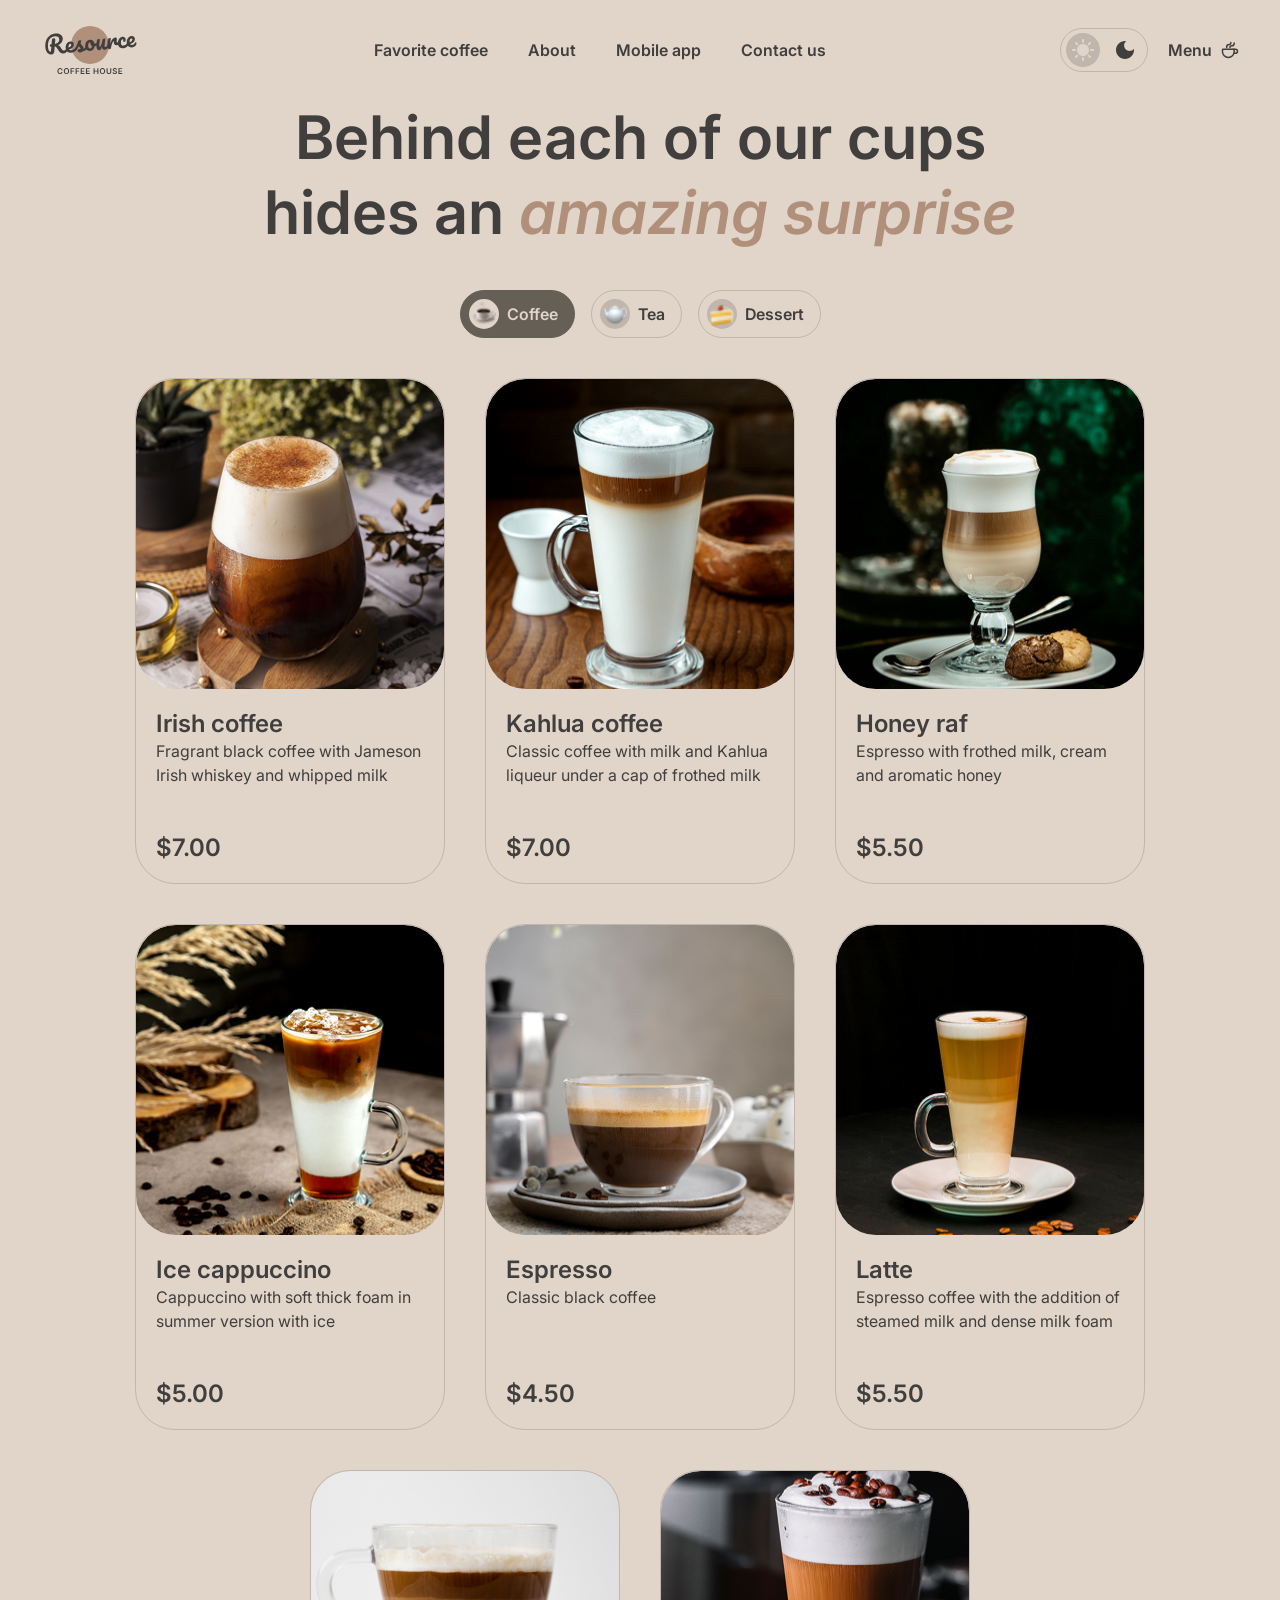
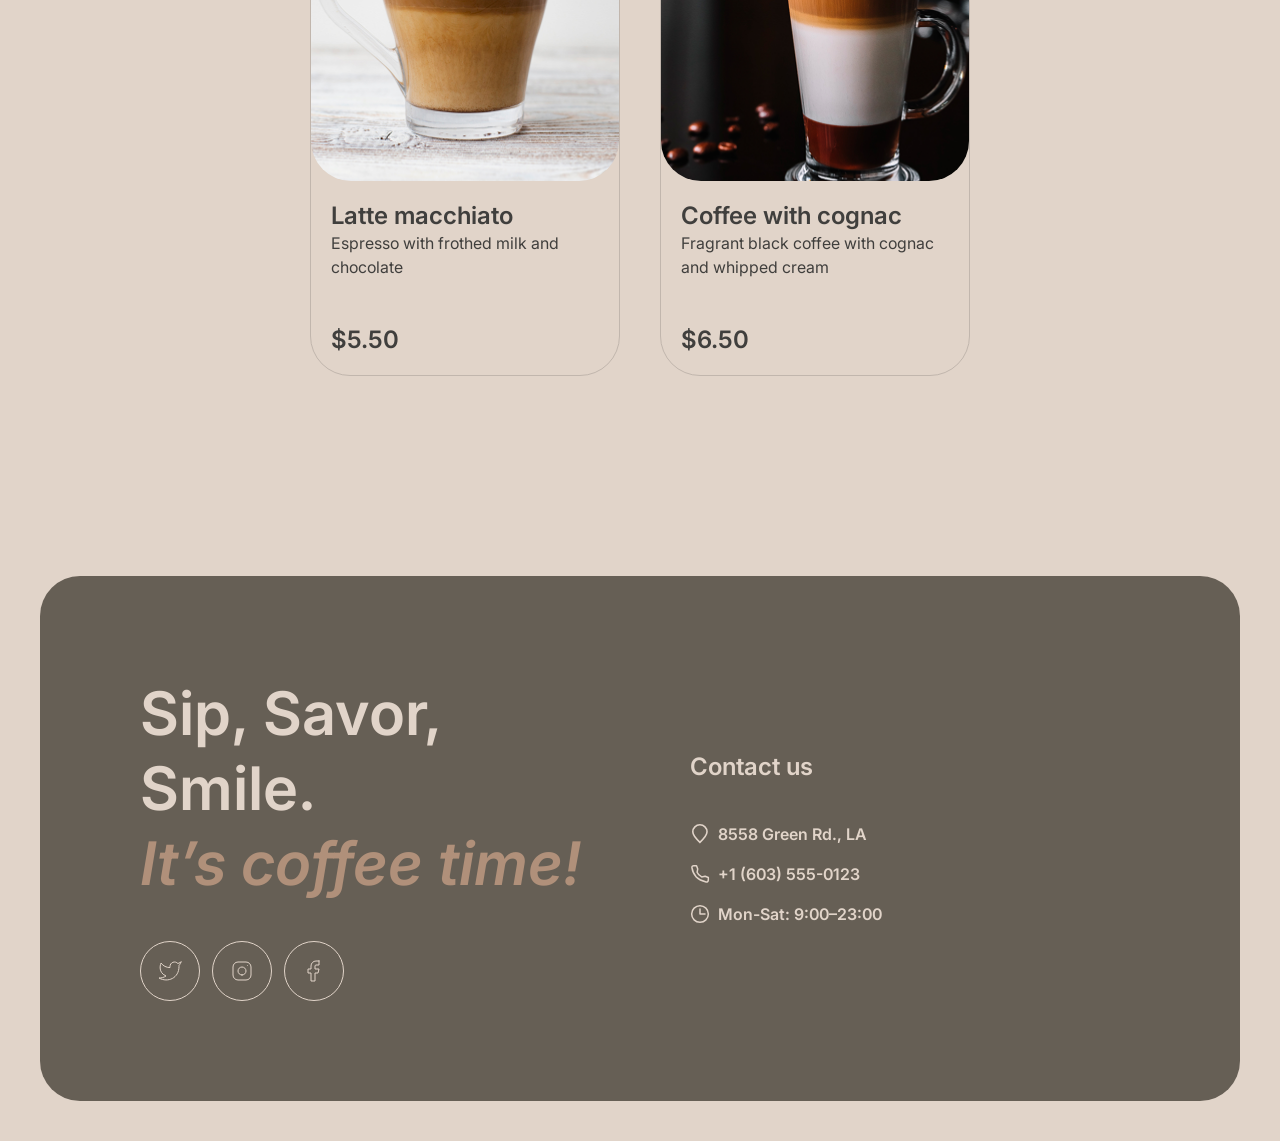
==== menu/index.html @ bcbde1c6 "fix: improve dark theme icons" ====
<!DOCTYPE html>

<html lang="en">

<head>

    <meta charset="UTF-8">

    <meta name="viewport" content="width=device-width, initial-scale=1.0">

    <meta

        name="description"

        content="Resource Coffee House menu - coffee, tea and desserts."

    >

    <title>Menu | Resource Coffee House</title>

    <link

        rel="icon"

        href="../assets/images/logo.svg"

        type="image/svg+xml"

    >

    <link rel="stylesheet" href="../css/style.css">

</head>

<body>

    <header class="header">

        <div class="container header-menu">

            <a

                class="logo"

                href="../index.html"

                aria-label="Resource Coffee House home"

            >

                <img

                    class="logo-image logo-image-light"

                    src="../assets/images/logo.svg"

                    alt="Resource Coffee House"

                >

                <img

                    class="logo-image logo-image-dark"

                    src="../assets/images/logo-dark.svg"

                    alt=""

                >

            </a>

            <nav class="nav" aria-label="Main navigation">

                <ul class="nav-list">

                    <li>

                        <a

                            class="nav-link"

                            href="../index.html#favorite-coffee"

                        >

                            Favorite coffee

                        </a>

                    </li>

                    <li>

                        <a

                            class="nav-link"

                            href="../index.html#about"

                        >

                            About

                        </a>

                    </li>

                    <li>

                        <a

                            class="nav-link"

                            href="../index.html#mobile-app"

                        >

                            Mobile app

                        </a>

                    </li>

                    <li>

                        <a

                            class="nav-link"

                            href="#contacts"

                        >

                            Contact us

                        </a>

                    </li>

                </ul>

            </nav>

            <div class="header-actions">

                <button class="theme-switch" type="button" aria-label="Switch theme">
                    <span class="theme-option theme-option-light">
                        <svg class="theme-icon-sun" width="22" height="22" viewBox="0 0 22 22" fill="none"
                            xmlns="http://www.w3.org/2000/svg" aria-hidden="true">
                            <path
                                d="M10 3V1C10 0.45 10.45 0 11 0C11.55 0 12 0.45 12 1V3C12 3.55 11.55 4 11 4C10.45 4 10 3.55 10 3ZM17.36 6.05L18.77 4.63C19.16 4.24 19.16 3.61 18.77 3.22C18.38 2.83 17.75 2.83 17.36 3.22L15.95 4.64C15.56 5.03 15.56 5.66 15.95 6.05C16.34 6.44 16.97 6.44 17.36 6.05ZM21 10H19C18.45 10 18 10.45 18 11C18 11.55 18.45 12 19 12H21C21.55 12 22 11.55 22 11C22 10.45 21.55 10 21 10ZM11 18C10.45 18 10 18.45 10 19V21C10 21.55 10.45 22 11 22C11.55 22 12 21.55 12 21V19C12 18.45 11.55 18 11 18ZM4.64 6.05L3.22 4.64C2.83 4.25 2.83 3.61 3.22 3.23C3.61 2.85 4.25 2.84 4.63 3.23L6.04 4.64C6.43 5.03 6.43 5.67 6.04 6.05C5.65 6.43 5.02 6.44 4.64 6.05ZM15.95 15.95C15.56 16.34 15.56 16.98 15.95 17.36L17.36 18.77C17.75 19.16 18.39 19.16 18.77 18.77C19.16 18.38 19.16 17.74 18.77 17.36L17.36 15.95C16.98 15.56 16.34 15.56 15.95 15.95ZM1 12H3C3.55 12 4 11.55 4 11C4 10.45 3.55 10 3 10H1C0.45 10 0 10.45 0 11C0 11.55 0.45 12 1 12ZM4.64 18.78L6.05 17.37C6.44 16.98 6.44 16.34 6.05 15.96C5.66 15.58 5.02 15.57 4.64 15.96L3.23 17.37C2.84 17.76 2.84 18.4 3.23 18.78C3.61 19.17 4.25 19.17 4.64 18.78ZM11 5C7.69 5 5 7.69 5 11C5 14.31 7.69 17 11 17C14.31 17 17 14.31 17 11C17 7.69 14.31 5 11 5Z"
                                fill="currentColor">
                            </path>
                        </svg>
                    </span>

                    <span class="theme-option theme-option-dark">
                        <svg class="theme-icon-moon" width="18" height="18" viewBox="0 0 18 18" fill="none"
                            xmlns="http://www.w3.org/2000/svg" aria-hidden="true">
                            <path
                                d="M9 0C4.03 0 0 4.03 0 9C0 13.97 4.03 18 9 18C13.97 18 18 13.97 18 9C18 8.54 17.96 8.08 17.9 7.64C16.92 9.01 15.32 9.9 13.5 9.9C10.52 9.9 8.1 7.48 8.1 4.5C8.1 2.69 8.99 1.08 10.36 0.1C9.92 0.04 9.46 0 9 0Z"
                                fill="currentColor">
                            </path>
                        </svg>
                    </span>
                </button>

                <span class="menu-link" aria-current="page">
                    <span>Menu</span>

                    <svg class="menu-icon" width="20" height="20" viewBox="0 0 20 20" fill="none"
                        xmlns="http://www.w3.org/2000/svg" aria-hidden="true">
                        <path
                            d="M14.167 9.76667V11.6667C14.167 14.8883 11.5553 17.5 8.33366 17.5C5.112 17.5 2.50033 14.8883 2.50033 11.6667V9.76667C2.50033 9.4353 2.76896 9.16667 3.10033 9.16667H13.567C13.8984 9.16667 14.167 9.4353 14.167 9.76667Z"
                            stroke="currentColor" stroke-width="1.5" stroke-linecap="round" stroke-linejoin="round" />
                        <path
                            d="M10.0003 7.50008C10.0003 6.66675 10.5956 5.83341 11.786 5.83341C13.101 5.83341 14.167 4.76743 14.167 3.45246V2.91675"
                            stroke="currentColor" stroke-width="1.5" stroke-linecap="round" stroke-linejoin="round" />
                        <path
                            d="M6.66634 7.5V7.08333C6.66634 5.70262 7.78563 4.58333 9.16634 4.58333C10.0868 4.58333 10.833 3.83714 10.833 2.91667V2.5"
                            stroke="currentColor" stroke-width="1.5" stroke-linecap="round" stroke-linejoin="round" />
                        <path
                            d="M13.333 9.16675H15.4163C16.5669 9.16675 17.4997 10.0995 17.4997 11.2501C17.4997 12.4007 16.5669 13.3334 15.4163 13.3334H14.1663"
                            stroke="currentColor" stroke-width="1.5" stroke-linecap="round" stroke-linejoin="round" />
                    </svg>
                </span>

                <button class="burger-button" type="button" aria-label="Open menu" aria-expanded="false">
                    <span></span>
                    <span></span>
                </button>

            </div>

        </div>

    </header>

    <main>

        <section class="menu">

            <div class="container menu-container">

                <div class="menu-offer">

                    <h1 class="menu-title">

                        Behind each of our cups hides an

                        <span>amazing surprise</span>

                    </h1>

                    <div

                        class="menu-tabs"

                    >

                        <button

                            class="menu-tab menu-tab-active"

                            type="button"

                            data-category="coffee"

                        >

                            <span class="menu-tab-icon">

                                <img

                                    src="../assets/icons/coffee.png"

                                    alt=""

                                >

                            </span>

                            <span>Coffee</span>

                        </button>

                        <button

                            class="menu-tab"

                            type="button"

                            data-category="tea"

                        >

                            <span class="menu-tab-icon">

                                <img

                                    src="../assets/icons/tea.png"

                                    alt=""

                                >

                            </span>

                            <span>Tea</span>

                        </button>

                        <button

                            class="menu-tab"

                            type="button"

                            data-category="dessert"

                        >

                            <span class="menu-tab-icon">

                                <img

                                    src="../assets/icons/dessert.png"

                                    alt=""

                                >

                            </span>

                            <span>Dessert</span>

                        </button>

                    </div>

                </div>

                <!-- COFFEE -->

                <div

                    class="menu-grid menu-grid-active"

                    data-menu="coffee"

                >

                    <article class="menu-card">

                        <div class="menu-card-image">

                            <img

                                src="../assets/images/coffee/coffee-1.png"

                                alt="Irish coffee"

                            >

                        </div>

                        <div class="menu-card-content">

                            <div>

                                <h2 class="menu-card-title">

                                    Irish coffee

                                </h2>

                                <p class="menu-card-text">

                                    Fragrant black coffee with Jameson Irish

                                    whiskey and whipped milk

                                </p>

                            </div>

                            <p class="menu-card-price">$7.00</p>

                        </div>

                    </article>

                    <article class="menu-card">

                        <div class="menu-card-image">

                            <img

                                src="../assets/images/coffee/coffee-2.png"

                                alt="Kahlua coffee"

                            >

                        </div>

                        <div class="menu-card-content">

                            <div>

                                <h2 class="menu-card-title">

                                    Kahlua coffee

                                </h2>

                                <p class="menu-card-text">

                                    Classic coffee with milk and Kahlua

                                    liqueur under a cap of frothed milk

                                </p>

                            </div>

                            <p class="menu-card-price">$7.00</p>

                        </div>

                    </article>

                    <article class="menu-card">

                        <div class="menu-card-image">

                            <img

                                src="../assets/images/coffee/coffee-3.png"

                                alt="Honey raf"

                            >

                        </div>

                        <div class="menu-card-content">

                            <div>

                                <h2 class="menu-card-title">

                                    Honey raf

                                </h2>

                                <p class="menu-card-text">

                                    Espresso with frothed milk, cream and

                                    aromatic honey

                                </p>

                            </div>

                            <p class="menu-card-price">$5.50</p>

                        </div>

                    </article>

                    <article class="menu-card">

                        <div class="menu-card-image">

                            <img

                                src="../assets/images/coffee/coffee-4.png"

                                alt="Ice cappuccino"

                            >

                        </div>

                        <div class="menu-card-content">

                            <div>

                                <h2 class="menu-card-title">

                                    Ice cappuccino

                                </h2>

                                <p class="menu-card-text">

                                    Cappuccino with soft thick foam in

                                    summer version with ice

                                </p>

                            </div>

                            <p class="menu-card-price">$5.00</p>

                        </div>

                    </article>

                    <article class="menu-card">

                        <div class="menu-card-image">

                            <img

                                src="../assets/images/coffee/coffee-5.png"

                                alt="Espresso"

                            >

                        </div>

                        <div class="menu-card-content">

                            <div>

                                <h2 class="menu-card-title">

                                    Espresso

                                </h2>

                                <p class="menu-card-text">

                                    Classic black coffee

                                </p>

                            </div>

                            <p class="menu-card-price">$4.50</p>

                        </div>

                    </article>

                    <article class="menu-card">

                        <div class="menu-card-image">

                            <img

                                src="../assets/images/coffee/coffee-6.png"

                                alt="Latte"

                            >

                        </div>

                        <div class="menu-card-content">

                            <div>

                                <h2 class="menu-card-title">

                                    Latte

                                </h2>

                                <p class="menu-card-text">

                                    Espresso coffee with the addition of

                                    steamed milk and dense milk foam

                                </p>

                            </div>

                            <p class="menu-card-price">$5.50</p>

                        </div>

                    </article>

                    <article class="menu-card">

                        <div class="menu-card-image">

                            <img

                                src="../assets/images/coffee/coffee-7.png"

                                alt="Latte macchiato"

                            >

                        </div>

                        <div class="menu-card-content">

                            <div>

                                <h2 class="menu-card-title">

                                    Latte macchiato

                                </h2>

                                <p class="menu-card-text">

                                    Espresso with frothed milk and chocolate

                                </p>

                            </div>

                            <p class="menu-card-price">$5.50</p>

                        </div>

                    </article>

                    <article class="menu-card">

                        <div class="menu-card-image">

                            <img

                                src="../assets/images/coffee/coffee-8.png"

                                alt="Coffee with cognac"

                            >

                        </div>

                        <div class="menu-card-content">

                            <div>

                                <h2 class="menu-card-title">

                                    Coffee with cognac

                                </h2>

                                <p class="menu-card-text">

                                    Fragrant black coffee with cognac and

                                    whipped cream

                                </p>

                            </div>

                            <p class="menu-card-price">$6.50</p>

                        </div>

                    </article>

                </div>

                <button class="menu-refresh" type="button" aria-label="Show more">

                    <img src="../assets/icons/refresh.svg" alt="">

                </button>

                <div

                    class="menu-grid"

                    data-menu="tea"

                    hidden

                >

                    <article class="menu-card">

                        <div class="menu-card-image">

                            <img

                                src="../assets/images/tea/tea-1.png"

                                alt="Moroccan tea"

                            >

                        </div>

                        <div class="menu-card-content">

                            <div>

                                <h2 class="menu-card-title">

                                    Moroccan

                                </h2>

                                <p class="menu-card-text">

                                    Fragrant black tea with the addition of

                                    tangerine, cinnamon, honey, lemon and mint

                                </p>

                            </div>

                            <p class="menu-card-price">$4.50</p>

                        </div>

                    </article>

                    <article class="menu-card">

                        <div class="menu-card-image">

                            <img

                                src="../assets/images/tea/tea-2.png"

                                alt="Ginger tea"

                            >

                        </div>

                        <div class="menu-card-content">

                            <div>

                                <h2 class="menu-card-title">

                                    Ginger

                                </h2>

                                <p class="menu-card-text">

                                    Original black tea with fresh ginger,

                                    lemon and honey

                                </p>

                            </div>

                            <p class="menu-card-price">$5.00</p>

                        </div>

                    </article>

                    <article class="menu-card">

                        <div class="menu-card-image">

                            <img

                                src="../assets/images/tea/tea-3.png"

                                alt="Cranberry tea"

                            >

                        </div>

                        <div class="menu-card-content">

                            <div>

                                <h2 class="menu-card-title">

                                    Cranberry

                                </h2>

                                <p class="menu-card-text">

                                    Invigorating black tea with cranberry

                                    and honey

                                </p>

                            </div>

                            <p class="menu-card-price">$5.00</p>

                        </div>

                    </article>

                    <article class="menu-card">

                        <div class="menu-card-image">

                            <img

                                src="../assets/images/tea/tea-4.png"

                                alt="Sea buckthorn tea"

                            >

                        </div>

                        <div class="menu-card-content">

                            <div>

                                <h2 class="menu-card-title">

                                    Sea buckthorn

                                </h2>

                                <p class="menu-card-text">

                                    Toning sweet black tea with sea buckthorn,

                                    fresh thyme and cinnamon

                                </p>

                            </div>

                            <p class="menu-card-price">$5.50</p>

                        </div>

                    </article>

                </div>

                <!-- DESSERT -->

                <div

                    class="menu-grid"

                    data-menu="dessert"

                    hidden

                >

                    <article class="menu-card">

                        <div class="menu-card-image">

                            <img

                                src="../assets/images/dessert/dessert-1.png"

                                alt="Marble cheesecake"

                            >

                        </div>

                        <div class="menu-card-content">

                            <div>

                                <h2 class="menu-card-title">

                                    Marble cheesecake

                                </h2>

                                <p class="menu-card-text">

                                    Philadelphia cheesecake with lemon zest

                                    on a light sponge cake and red currant jam

                                </p>

                            </div>

                            <p class="menu-card-price">$3.50</p>

                        </div>

                    </article>

                    <article class="menu-card">

                        <div class="menu-card-image">

                            <img

                                src="../assets/images/dessert/dessert-2.png"

                                alt="Red velvet"

                            >

                        </div>

                        <div class="menu-card-content">

                            <div>

                                <h2 class="menu-card-title">

                                    Red velvet

                                </h2>

                                <p class="menu-card-text">

                                    Layer cake with cream cheese frosting

                                </p>

                            </div>

                            <p class="menu-card-price">$4.00</p>

                        </div>

                    </article>

                    <article class="menu-card">

                        <div class="menu-card-image">

                            <img

                                src="../assets/images/dessert/dessert-3.png"

                                alt="Cheesecakes"

                            >

                        </div>

                        <div class="menu-card-content">

                            <div>

                                <h2 class="menu-card-title">

                                    Cheesecakes

                                </h2>

                                <p class="menu-card-text">

                                    Soft cottage cheese pancakes with sour

                                    cream and fresh berries and sprinkled

                                    with powdered sugar

                                </p>

                            </div>

                            <p class="menu-card-price">$4.50</p>

                        </div>

                    </article>

                    <article class="menu-card">

                        <div class="menu-card-image">

                            <img

                                src="../assets/images/dessert/dessert-4.png"

                                alt="Creme brulee"

                            >

                        </div>

                        <div class="menu-card-content">

                            <div>

                                <h2 class="menu-card-title">

                                    Creme brulee

                                </h2>

                                <p class="menu-card-text">

                                    Delicate creamy dessert in a caramel

                                    basket with wild berries

                                </p>

                            </div>

                            <p class="menu-card-price">$4.00</p>

                        </div>

                    </article>

                    <article class="menu-card">

                        <div class="menu-card-image">

                            <img

                                src="../assets/images/dessert/dessert-5.png"

                                alt="Pancakes"

                            >

                        </div>

                        <div class="menu-card-content">

                            <div>

                                <h2 class="menu-card-title">

                                    Pancakes

                                </h2>

                                <p class="menu-card-text">

                                    Tender pancakes with strawberry jam and

                                    fresh strawberries

                                </p>

                            </div>

                            <p class="menu-card-price">$4.50</p>

                        </div>

                    </article>

                    <article class="menu-card">

                        <div class="menu-card-image">

                            <img

                                src="../assets/images/dessert/dessert-6.png"

                                alt="Honey cake"

                            >

                        </div>

                        <div class="menu-card-content">

                            <div>

                                <h2 class="menu-card-title">

                                    Honey cake

                                </h2>

                                <p class="menu-card-text">

                                    Classic honey cake with delicate custard

                                </p>

                            </div>

                            <p class="menu-card-price">$4.50</p>

                        </div>

                    </article>

                    <article class="menu-card">

                        <div class="menu-card-image">

                            <img

                                src="../assets/images/dessert/dessert-7.png"

                                alt="Chocolate cake"

                            >

                        </div>

                        <div class="menu-card-content">

                            <div>

                                <h2 class="menu-card-title">

                                    Chocolate cake

                                </h2>

                                <p class="menu-card-text">

                                    Cake with hot chocolate filling and nuts

                                    with dried apricots

                                </p>

                            </div>

                            <p class="menu-card-price">$5.50</p>

                        </div>

                    </article>

                    <article class="menu-card">

                        <div class="menu-card-image">

                            <img

                                src="../assets/images/dessert/dessert-8.png"

                                alt="Black forest"

                            >

                        </div>

                        <div class="menu-card-content">

                            <div>

                                <h2 class="menu-card-title">

                                    Black forest

                                </h2>

                                <p class="menu-card-text">

                                    A combination of thin sponge cake with

                                    cherry jam and light chocolate mousse

                                </p>

                            </div>

                            <p class="menu-card-price">$6.50</p>

                        </div>

                    </article>

                </div>

            </div>

        </section>

    </main>

    <footer

        class="contacts"

        id="contacts"

    >

        <div class="container contacts-container">

            <div class="contacts-offer">

                <h2 class="contacts-title">

                    Sip, Savor, Smile.<br>

                    <span>It’s coffee time!</span>

                </h2>

                <div class="socials">

                    <a

                        class="social-button"

                        href="https://twitter.com/"

                        target="_blank"

                        rel="noopener noreferrer"

                        aria-label="Twitter"

                    >

                        <img

                            src="../assets/icons/twitter.svg"

                            alt=""

                        >

                    </a>

                    <a

                        class="social-button"

                        href="https://www.instagram.com/"

                        target="_blank"

                        rel="noopener noreferrer"

                        aria-label="Instagram"

                    >

                        <img

                            src="../assets/icons/instagram.svg"

                            alt=""

                        >

                    </a>

                    <a

                        class="social-button"

                        href="https://www.facebook.com/"

                        target="_blank"

                        rel="noopener noreferrer"

                        aria-label="Facebook"

                    >

                        <img

                            src="../assets/icons/facebook.svg"

                            alt=""

                        >

                    </a>

                </div>

            </div>

            <div class="contacts-info">

                <h3 class="contacts-subtitle">

                    Contact us

                </h3>

                <div class="contact-list">

                    <a

                        class="contact-item"

                        href="https://maps.google.com/?q=8558+Green+Rd,+LA"

                        target="_blank"

                        rel="noopener noreferrer"

                    >

                        <span class="contact-icon">

                            <img

                                src="../assets/icons/location.svg"

                                alt=""

                            >

                        </span>

                        <span>8558 Green Rd., LA</span>

                    </a>

                    <a

                        class="contact-item"

                        href="tel:+16035550123"

                    >

                        <span class="contact-icon">

                            <img

                                src="../assets/icons/phone.svg"

                                alt=""

                            >

                        </span>

                        <span>+1 (603) 555-0123</span>

                    </a>

                    <div class="contact-item">

                        <span class="contact-icon">

                            <img

                                src="../assets/icons/clock.svg"

                                alt=""

                            >

                        </span>

                        <span>Mon-Sat: 9:00–23:00</span>

                    </div>

                </div>

            </div>

        </div>

    </footer>

    <script src="../js/main.js"></script>

</body>

</html>
---- css/style.css ----
@font-face {
    font-family: 'Inter';
    src: url('../assets/fonts/Inter_18pt-Regular.woff2') format('woff2');
    font-style: normal;
    font-weight: 400;
    font-display: swap;
}

@font-face {
    font-family: 'Inter';
    src: url('../assets/fonts/Inter_18pt-SemiBold.woff2') format('woff2');
    font-style: normal;
    font-weight: 600;
    font-display: swap;
}

@font-face {
    font-family: 'Inter';
    src: url('../assets/fonts/Inter_18pt-SemiBoldItalic.woff2') format('woff2');
    font-style: italic;
    font-weight: 600;
    font-display: swap;
}

:root {
    --color-text-primary: #403F3D;
    --color-text-accent: #B0907A;
    --color-text-dark: #403F3D;
    --color-text-inverse: #E1D4C9;
    --color-background-container: #665F55;
    --color-background-page: #E1D4C9;
    --color-border-inverse: #665F55;
    --color-border-primary: #C1B6AD;
}

body.dark-theme {
    --color-text-primary: #E1D4C9;
    --color-text-accent: #B0907A;
    --color-text-dark: #E1D4C9;
    --color-text-inverse: #403F3D;

    --color-background-container: #C1B6AD;
    --color-background-page: #403F3D;

    --color-border-inverse: #E1D4C9;
    --color-border-primary: #665F55;
}

* {
    box-sizing: border-box;
}

html {
    scroll-behavior: smooth;
}

body {
    margin: 0;
    font-family: 'Inter', sans-serif;
    color: var(--color-text-primary);
    background-color: var(--color-background-page);
}

img {
    display: block;
}

a {
    color: inherit;
    text-decoration: none;
}

button {
    font: inherit;
}

.container {
    width: calc(100% - 80px);
    max-width: 1360px;
    margin-inline: auto;
}



.header {
    padding-top: 20px;
}

.header-menu {
    display: flex;
    align-items: center;
    justify-content: space-between;
    min-height: 60px;
}

.logo {
    flex-shrink: 0;
}

.logo img {
    width: 100px;
    height: 60px;
}

.logo-image-dark {
    display: none;
}

body.dark-theme .logo-image-light {
    display: none;
}

body.dark-theme .logo-image-dark {
    display: block;
}

.nav {
    flex: 1;
}

.nav-list {
    display: flex;
    justify-content: center;
    align-items: center;
    gap: 40px;
    margin: 0;
    padding: 0;
    list-style: none;
}

.nav-link {
    font-size: 16px;
    font-weight: 600;
    line-height: 150%;
}

.header-actions {
    display: flex;
    align-items: center;
    gap: 20px;
}

.theme-switch {
    display: flex;
    justify-content: center;
    align-items: center;
    gap: 8px;
    width: 88px;
    height: 44px;
    padding: 4px;
    border: 1px solid var(--color-border-primary);
    border-radius: 100px;
    background-color: transparent;
    cursor: pointer;
}

.theme-option {
    display: flex;
    justify-content: center;
    align-items: center;
    width: 34px;
    height: 34px;
    border-radius: 50%;
}

.theme-option-light {
    background-color: var(--color-border-primary);
}

.theme-icon-sun {
    width: 22px;
    height: 22px;
}

.theme-icon-moon {
    width: 18px;
    height: 18px;
}

.theme-icon-sun {
    color: var(--color-text-inverse);
}

.theme-icon-moon {
    color: var(--color-text-primary);
}

body.dark-theme .theme-icon-sun {
    color: var(--color-text-primary);
}

body.dark-theme .theme-icon-moon {
    color: var(--color-text-inverse);
}

body.dark-theme .theme-option-light {
    background-color: transparent;
}

body.dark-theme .theme-option-dark {
    background-color: var(--color-border-primary);
}

.theme-option {
    transition:
        color 0.3s ease,
        background-color 0.3s ease;
}

body:not(.dark-theme) .theme-option-dark:hover {
    color: var(--color-text-inverse);
    background-color: var(--color-border-primary);
}

body.dark-theme .theme-option-light:hover {
    color: var(--color-text-inverse);
    background-color: var(--color-border-primary);
}

.menu-link {
    display: flex;
    align-items: center;
    gap: 8px;
    white-space: nowrap;
    font-size: 16px;
    font-weight: 600;
    line-height: 150%;
}

.menu-icon {
    width: 20px;
    height: 20px;
    flex-shrink: 0;
}

.burger-button {
    display: none;
}



.hero {
    margin-top: 20px;
}

.hero-content {
    display: flex;
    flex-direction: column;
    justify-content: center;
    align-items: flex-start;
    width: 100%;
    min-height: 644px;
    padding: 100px;
    border-radius: 40px;
    background-image: url('../assets/images/img-hero.png');
    background-position: center;
    background-size: cover;
    background-repeat: no-repeat;
}

.hero-offer {
    display: flex;
    flex-direction: column;
    justify-content: center;
    align-items: flex-start;
    gap: 40px;
    width: 530px;
}

.hero-title {
    max-width: 530px;
    margin: 0;
    color: var(--color-text-inverse);
    font-size: 72px;
    font-weight: 600;
    line-height: 105%;
}

.hero-title span {
    color: var(--color-text-accent);
    font-style: italic;
}

.hero-text {
    margin: 0;
    color: var(--color-text-inverse);
    font-size: 16px;
    font-weight: 400;
    line-height: 150%;
}

.hero-button {
    display: flex;
    justify-content: center;
    align-items: center;
    width: 200px;
    height: 64px;
    border-radius: 100px;
    background-color: var(--color-background-page);
    color: var(--color-text-primary);
    font-size: 16px;
    font-weight: 600;
    line-height: 150%;
}

.hero-button span {
    transform: translateX(10px);
    transition: transform 0.5s ease;
}

.hero-button img {
    width: 20px;
    height: 20px;
    opacity: 0;
    transform: translateX(10px);
    transition:
        opacity 0.5s ease,
        transform 0.5s ease;
}

.hero-button:hover span {
    transform: translateX(0);
}

.hero-button:hover img {
    opacity: 1;
    transform: translateX(8px);
}



.favorite-coffee {
    padding-top: 100px;
}

.favorite-coffee .container {
    display: flex;
    flex-direction: column;
    align-items: center;
    gap: 40px;
}

.section-title {
    margin: 0;
    color: var(--color-text-primary);
    font-size: 60px;
    font-weight: 600;
    line-height: 125%;
    text-align: center;
}

.section-title span {
    color: var(--color-text-accent);
    font-style: italic;
}

.coffee-slider {
    position: relative;
    display: flex;
    flex-direction: column;
    align-items: center;
    gap: 40px;
    width: 100%;
    min-height: 684px;
}

.slider-button {
    position: absolute;
    top: 210px;
    z-index: 2;
    display: flex;
    justify-content: center;
    align-items: center;
    width: 60px;
    height: 60px;
    padding: 0;
    border: 1px solid var(--color-border-inverse);
    border-radius: 50%;
    color: var(--color-text-primary);
    background-color: transparent;
    font-size: 24px;
    cursor: pointer;
    transform: translateY(-50%);
    transition:
        color 0.5s ease,
        background-color 0.5s ease;
}

.slider-button-left {
    left: 0;
}

.slider-button-right {
    right: 0;
}

.slider-button:hover {
    color: var(--color-text-inverse);
    background-color: var(--color-background-container);
}

.coffee-slides {
    width: 480px;
}

.coffee-slide {
    display: none;
    flex-direction: column;
    align-items: center;
    width: 480px;
}

.coffee-slide-active {
    display: flex;
}

.coffee-slide-image {
    width: 480px;
    height: 480px;
    object-fit: contain;
}

.coffee-slide-description {
    display: flex;
    flex-direction: column;
    align-items: center;
    gap: 16px;
    width: 480px;
    margin-top: 20px;
    text-align: center;
}

.coffee-slide-title {
    margin: 0;
    font-size: 24px;
    font-weight: 600;
    line-height: 125%;
}

.coffee-slide-text {
    margin: 0;
    font-size: 16px;
    font-weight: 400;
    line-height: 150%;
    text-align: center;
}

.coffee-slide-price {
    margin: 0;
    font-size: 24px;
    font-weight: 600;
    line-height: 125%;
}

.slider-controls {
    display: flex;
    justify-content: center;
    align-items: center;
    gap: 12px;
}

.slider-control {
    width: 40px;
    height: 4px;
    border-radius: 100px;
    background-color: var(--color-border-primary);
}

.slider-control-active {
    background-color: var(--color-border-inverse);
}



.about {
    padding-top: 100px;
}

.about .container {
    display: flex;
    flex-direction: column;
    align-items: stretch;
    gap: 40px;
}

.about-title {
    width: 100%;
    text-align: left;
}

.about-images {
    display: flex;
    align-items: flex-start;
    gap: 40px;
    width: 100%;
}

.about-column {
    display: flex;
    flex-direction: column;
    gap: 40px;
    width: calc((100% - 40px) / 2);
}

.about-image {
    width: 100%;
    flex-shrink: 0;
    border-radius: 20px;
    background-position: center;
    background-size: cover;
    background-repeat: no-repeat;
}

.about-image-one {
    height: 590px;
    background-image: url('../assets/images/about-1.png');
}

.about-image-two {
    height: 430px;
    background-image: url('../assets/images/about-2.png');
}

.about-image-three {
    height: 430px;
    background-image: url('../assets/images/about-3.png');
}

.about-image-four {
    height: 590px;
    background-image: url('../assets/images/about-4.png');
}



.mobile-app {
    padding-top: 100px;
}

.mobile-app-container {
    display: flex;
    justify-content: center;
    align-items: center;
    gap: 100px;
    width: 100%;
    max-width: 1360px;
    min-height: 630px;
}

.mobile-app-offer {
    display: flex;
    flex-direction: column;
    align-items: flex-start;
    gap: 40px;
    width: 630px;
    flex: 0 1 630px;
}

.mobile-app-title {
    width: 100%;
    text-align: left;
}

.mobile-app-text {
    width: 100%;
    margin: 0;
    color: var(--color-text-primary);
    font-size: 16px;
    font-weight: 400;
    line-height: 150%;
}

.mobile-app-buttons {
    display: flex;
    align-items: center;
    gap: 20px;
}

.store-button {
    display: flex;
    align-items: center;
    gap: 8px;
    width: 200px;
    height: 64px;
    padding: 12px 20px;
    border: 1px solid var(--color-border-inverse);
    border-radius: 100px;
    color: var(--color-text-primary);
    background-color: transparent;
    transition:
        color 0.5s ease,
        background-color 0.5s ease;
}

.store-icon {
    width: 36px;
    height: 36px;
    flex-shrink: 0;
}

.store-button-text {
    display: flex;
    flex-direction: column;
    align-items: flex-start;
    line-height: 1;
}

.store-button-small {
    margin-bottom: 4px;
    font-size: 10px;
    font-weight: 600;
    line-height: 140%;
}

.store-button-name {
    font-size: 16px;
    font-weight: 600;
    line-height: 150%;
}

.store-button:hover {
    color: var(--color-text-inverse);
    background-color: var(--color-background-container);
}

.mobile-screens {
    width: 630px;
    height: 630px;
    flex: 0 1 630px;
    object-fit: contain;
}



.contacts {
    padding-top: 100px;
    padding-bottom: 40px;
}

.contacts-container {
    display: flex;
    justify-content: center;
    align-items: center;
    gap: 100px;
    min-height: 450px;
    padding: 100px;
    border-radius: 40px;
    background-color: var(--color-background-container);
}

.contacts-offer,
.contacts-info {
    width: 530px;
    flex: 1 1 530px;
}

.contacts-offer {
    display: flex;
    flex-direction: column;
    gap: 40px;
}

.contacts-title {
    margin: 0;
    color: var(--color-text-inverse);
    font-size: 60px;
    font-weight: 600;
    line-height: 125%;
}

.contacts-title span {
    color: var(--color-text-accent);
    font-style: italic;
}

.socials {
    display: flex;
    align-items: center;
    gap: 12px;
}

.social-button {
    display: flex;
    justify-content: center;
    align-items: center;
    width: 60px;
    height: 60px;
    border: 1px solid var(--color-text-inverse);
    border-radius: 50%;
    color: var(--color-text-inverse);
    background-color: transparent;
    transition:
        color 0.5s ease,
        background-color 0.5s ease,
        border-color 0.5s ease;
}

.social-button svg {
    width: 24px;
    height: 24px;
}

.contacts-info {
    display: flex;
    flex-direction: column;
    justify-content: center;
    align-items: flex-start;
    gap: 40px;
}

.contacts-subtitle {
    margin: 0;
    color: var(--color-text-inverse);
    font-size: 24px;
    font-weight: 600;
    line-height: 125%;
}

.contact-list {
    display: flex;
    flex-direction: column;
    align-items: flex-start;
    gap: 16px;
}

.contact-item {
    display: flex;
    align-items: center;
    gap: 8px;
    color: var(--color-text-inverse);
    font-size: 16px;
    font-weight: 600;
    line-height: 150%;
}

.contact-item img {
    width: 20px;
    height: 20px;
    object-fit: contain;
}



.menu {
    padding-top: 20px;
    padding-bottom: 100px;
}

.menu-container {
    display: flex;
    flex-direction: column;
    align-items: center;
    gap: 40px;
}

.menu-offer {
    display: flex;
    flex-direction: column;
    align-items: center;
    gap: 40px;
    width: 100%;
}

.menu-title {
    max-width: 800px;
    margin: 0;
    color: var(--color-text-primary);
    font-size: 60px;
    font-weight: 600;
    line-height: 125%;
    text-align: center;
}

.menu-title span {
    color: var(--color-text-accent);
    font-style: italic;
}

.menu-tabs {
    display: flex;
    justify-content: center;
    align-items: center;
    gap: 16px;
}

.menu-tab {
    display: flex;
    justify-content: center;
    align-items: center;
    gap: 8px;
    min-height: 46px;
    padding: 8px 16px 8px 8px;
    border: 1px solid var(--color-border-primary);
    border-radius: 100px;
    color: var(--color-text-primary);
    background-color: transparent;
    font-size: 16px;
    font-weight: 600;
    line-height: 150%;
    cursor: pointer;
    transition:
        color 0.5s ease,
        background-color 0.5s ease,
        border-color 0.5s ease;
}

.menu-tab-icon {
    display: flex;
    justify-content: center;
    align-items: center;
    width: 30px;
    height: 30px;
    flex-shrink: 0;
    border-radius: 50%;
    background-color: var(--color-border-primary);
}

.menu-tab-icon img {
    width: 24px;
    height: 24px;
    object-fit: contain;
}

.menu-tab-active {
    color: var(--color-text-inverse);
    border-color: var(--color-background-container);
    background-color: var(--color-background-container);
}

.menu-tab-active .menu-tab-icon {
    background-color: var(--color-background-page);
}

.menu-tab:hover {
    color: var(--color-text-inverse);
    border-color: var(--color-background-container);
    background-color: var(--color-background-container);
}

.menu-tab:hover .menu-tab-icon {
    background-color: var(--color-background-page);
}

.menu-grid {
    display: none;
    width: 100%;
    max-width: 1360px;
    justify-content: center;
    align-items: flex-start;
    align-content: flex-start;
    gap: 40px;
    flex-wrap: wrap;
}

.menu-grid-active {
    display: flex;
}

.menu-grid[hidden] {
    display: none;
}

.menu-card {
    display: flex;
    flex-direction: column;
    width: 310px;
    height: 506px;
    overflow: hidden;
    border: 1px solid var(--color-border-primary);
    border-radius: 40px;
    color: var(--color-text-primary);
    background-color: transparent;
    cursor: pointer;
}

.menu-card-image {
    width: 100%;
    height: 310px;
    flex-shrink: 0;
    overflow: hidden;
    border-radius: 40px;
}

.menu-card-image img {
    width: 100%;
    height: 100%;
    object-fit: cover;
    transform: scale(1.1);
    transition: transform 0.5s ease;
}

.menu-card:hover .menu-card-image img {
    transform: scale(1);
}

.menu-card-content {
    display: flex;
    flex: 1 0 0;
    flex-direction: column;
    justify-content: space-between;
    align-items: flex-start;
    width: 100%;
    padding: 20px;
}

.menu-card-description {
    display: flex;
    flex-direction: column;
    align-items: flex-start;
    gap: 12px;
}

.menu-card-title {
    margin: 0;
    color: var(--color-text-primary);
    font-size: 24px;
    font-weight: 600;
    line-height: 125%;
}

.menu-card-text {
    margin: 0;
    color: var(--color-text-primary);
    font-size: 16px;
    font-weight: 400;
    line-height: 150%;
}

.menu-card-price {
    margin: 0;
    color: var(--color-text-primary);
    font-size: 24px;
    font-weight: 600;
    line-height: 125%;
}

.menu-refresh {
    display: none;
    justify-content: center;
    align-items: center;
    width: 60px;
    height: 60px;
    padding: 0;
    border: 1px solid var(--color-border-inverse);
    border-radius: 50%;
    background-color: transparent;
    cursor: pointer;
}

.menu-refresh img {
    width: 24px;
    height: 24px;
}

.nav-link,
.menu-link,
.contact-item {
    position: relative;
}

.nav-link::after,
.menu-link::after,
.contact-item::after {
    content: '';
    position: absolute;
    left: 0;
    bottom: -4px;
    width: 100%;
    height: 2px;
    background-color: currentColor;
    transform: scaleX(0);
    transform-origin: center;
    transition: transform 0.5s ease;
}

.nav-link:hover::after,
.menu-link:hover::after,
.contact-item:hover::after {
    transform: scaleX(1);
}

.contact-item::after {
    left: 28px;
    width: calc(100% - 28px);
}



.social-button:hover {
    background-color: var(--color-text-primary);
}

body.dark-theme .social-button {
    color: #E1D4C9;
    border-color: #665F55;
}

@media (max-width: 768px) {

    .container {
        max-width: none;
        width: calc(100% - 80px);
    }

    .header {
        padding-top: 20px;
    }

    .header-menu {
        width: calc(100% - 80px);
    }

    .nav,
    .menu-link {
        display: none;
    }

    .header-actions {
        gap: 8px;
    }

    .burger-button {
        display: flex;
        justify-content: center;
        align-items: center;
        width: 44px;
        height: 44px;
        padding: 0;
        border: 1px solid var(--color-border-inverse);
        border-radius: 50%;
        background-color: transparent;
        cursor: pointer;
    }

    .burger-button span {
        position: relative;
        width: 18px;
        height: 1px;
        background-color: var(--color-text-primary);
    }

    .burger-button span::after {
        content: '';
        position: absolute;
        left: 0;
        top: 6px;
        width: 18px;
        height: 1px;
        background-color: var(--color-text-primary);
    }

    .hero-content {
        min-height: 644px;
        padding: 100px 60px;
    }

    .hero-offer {
        width: 530px;
        max-width: 100%;
    }

    .favorite-coffee .container {
        width: calc(100% - 80px);
    }

    .about-images {
        flex-direction: column;
        gap: 40px;
    }

    .about-column {
        width: 100%;
    }

    .about-image {
        width: 100%;
    }

    .about-image-one,
    .about-image-four {
        height: 590px;
    }

    .about-image-two,
    .about-image-three {
        height: 430px;
    }

    .mobile-app-container {
        flex-direction: column;
        align-items: center;
        gap: 100px;
        min-height: 0;
    }

    .mobile-app-offer {
        width: 100%;
        flex: none;
    }

    .mobile-screens {
        width: 630px;
        max-width: 100%;
        height: auto;
        flex: none;
    }

    .contacts-container {
        flex-direction: column;
        justify-content: center;
        align-items: stretch;
        gap: 100px;
        padding: 100px 60px;
    }

    .contacts-offer,
    .contacts-info {
        width: 100%;
        flex: none;
    }

    .menu-grid {
    max-width: 660px;
    }

    .menu-refresh {
        display: flex;
    }
}



@media (max-width: 480px) {

    .container {
        width: calc(100% - 32px);
        max-width: 348px;
    }

    .menu-container {
        gap: 40px;
    }

    .header {
        padding-top: 20px;
    }

    .header-menu {
        min-height: 60px;
    }

    .logo img {
        width: 100px;
        height: 60px;
    }

    .header-actions {
        gap: 8px;
    }

    .theme-switch {
        width: 88px;
        height: 44px;
    }

    .burger-button {
        width: 44px;
        height: 44px;
    }



    .hero {
        margin-top: 20px;
    }

    .hero-content {
        min-height: 552px;
        padding: 60px 16px;
        border-radius: 40px;
        background-position: center;
    }

    .hero-offer {
        width: 100%;
        gap: 40px;
    }

    .hero-title {
        width: 100%;
        max-width: none;
        font-size: 42px;
        line-height: 115%;
    }

    .hero-text {
        width: 100%;
        font-size: 16px;
        line-height: 150%;
    }

    .hero-button {
        width: 200px;
        height: 64px;
    }

    .hero-button span {
        transform: none;
    }

    .hero-button img {
        opacity: 1;
        transform: translateX(8px);
    }



    .favorite-coffee {
        padding-top: 100px;
    }

    .favorite-coffee .container {
        width: calc(100% - 32px);
        max-width: 348px;
        gap: 40px;
    }

    .section-title {
        font-size: 32px;
        line-height: 125%;
    }

    .coffee-slider {
        gap: 40px;
        min-height: 0;
    }

    .coffee-slides {
        width: 348px;
        max-width: 100%;
    }

    .coffee-slide {
        width: 348px;
        max-width: 100%;
    }

    .coffee-slide-image {
        width: 348px;
        height: 348px;
        object-fit: contain;
    }

    .coffee-slide-description {
        width: 348px;
        max-width: 100%;
        margin-top: 20px;
        gap: 16px;
    }

    .slider-button {
        display: none;
    }

    .slider-controls {
        gap: 12px;
    }



    .about {
        padding-top: 100px;
    }

    .about .container {
        gap: 40px;
    }

    .about-title {
        font-size: 32px;
        line-height: 125%;
    }

    .about-images {
        display: flex;
        flex-direction: column;
        gap: 40px;
        width: 100%;
    }

    .about-column {
        width: 100%;
        gap: 40px;
    }

    .about-image {
        width: 100%;
        height: 590px;
        border-radius: 20px;
        background-size: cover;
    }

    .about-image-one {
        background-position: center;
    }

    .about-image-four {
        background-position: center;
    }

    .about-image-two,
    .about-image-three {
        display: none;
    }



    .mobile-app {
        padding-top: 100px;
    }

    .mobile-app-container {
        display: flex;
        flex-direction: column;
        justify-content: flex-start;
        align-items: center;
        gap: 40px;
        width: calc(100% - 32px);
        max-width: 348px;
        min-height: 0;
    }

    .mobile-app-offer {
        display: flex;
        flex-direction: column;
        align-items: flex-start;
        gap: 40px;
        width: 348px;
        max-width: 100%;
        flex: none;
    }

    .mobile-app-title {
        width: 100%;
        font-size: 32px;
        line-height: 125%;
        text-align: left;
    }

    .mobile-app-text {
        width: 100%;
        font-size: 16px;
        line-height: 150%;
    }

    .mobile-app-buttons {
        display: flex;
        flex-direction: column;
        align-items: flex-start;
        gap: 20px;
    }

    .store-button {
        width: 200px;
        height: 64px;
        padding: 12px 20px;
        gap: 8px;
        border-radius: 100px;
    }

    .store-icon {
        width: 36px;
        height: 36px;
    }

    .mobile-screens {
        width: 348px;
        height: 348px;
        max-width: 100%;
        object-fit: contain;
    }



    .contacts {
        padding-top: 100px;
        padding-bottom: 40px;
    }

    .contacts-container {
        display: flex;
        flex-direction: column;
        justify-content: center;
        align-items: center;
        gap: 40px;
        width: calc(100% - 32px);
        max-width: 348px;
        min-height: 526px;
        padding: 60px 16px;
        border-radius: 40px;
    }

    .contacts-offer,
    .contacts-info {
        width: 100%;
        flex: none;
    }

    .contacts-offer {
        gap: 40px;
    }

    .contacts-title {
        font-size: 32px;
        line-height: 125%;
    }

    .socials {
        gap: 12px;
    }

    .social-button {
        width: 60px;
        height: 60px;
    }

    .contacts-info {
        gap: 40px;
    }

    .contacts-subtitle {
        font-size: 24px;
        line-height: 125%;
    }

    .contact-list {
        gap: 16px;
    }
}
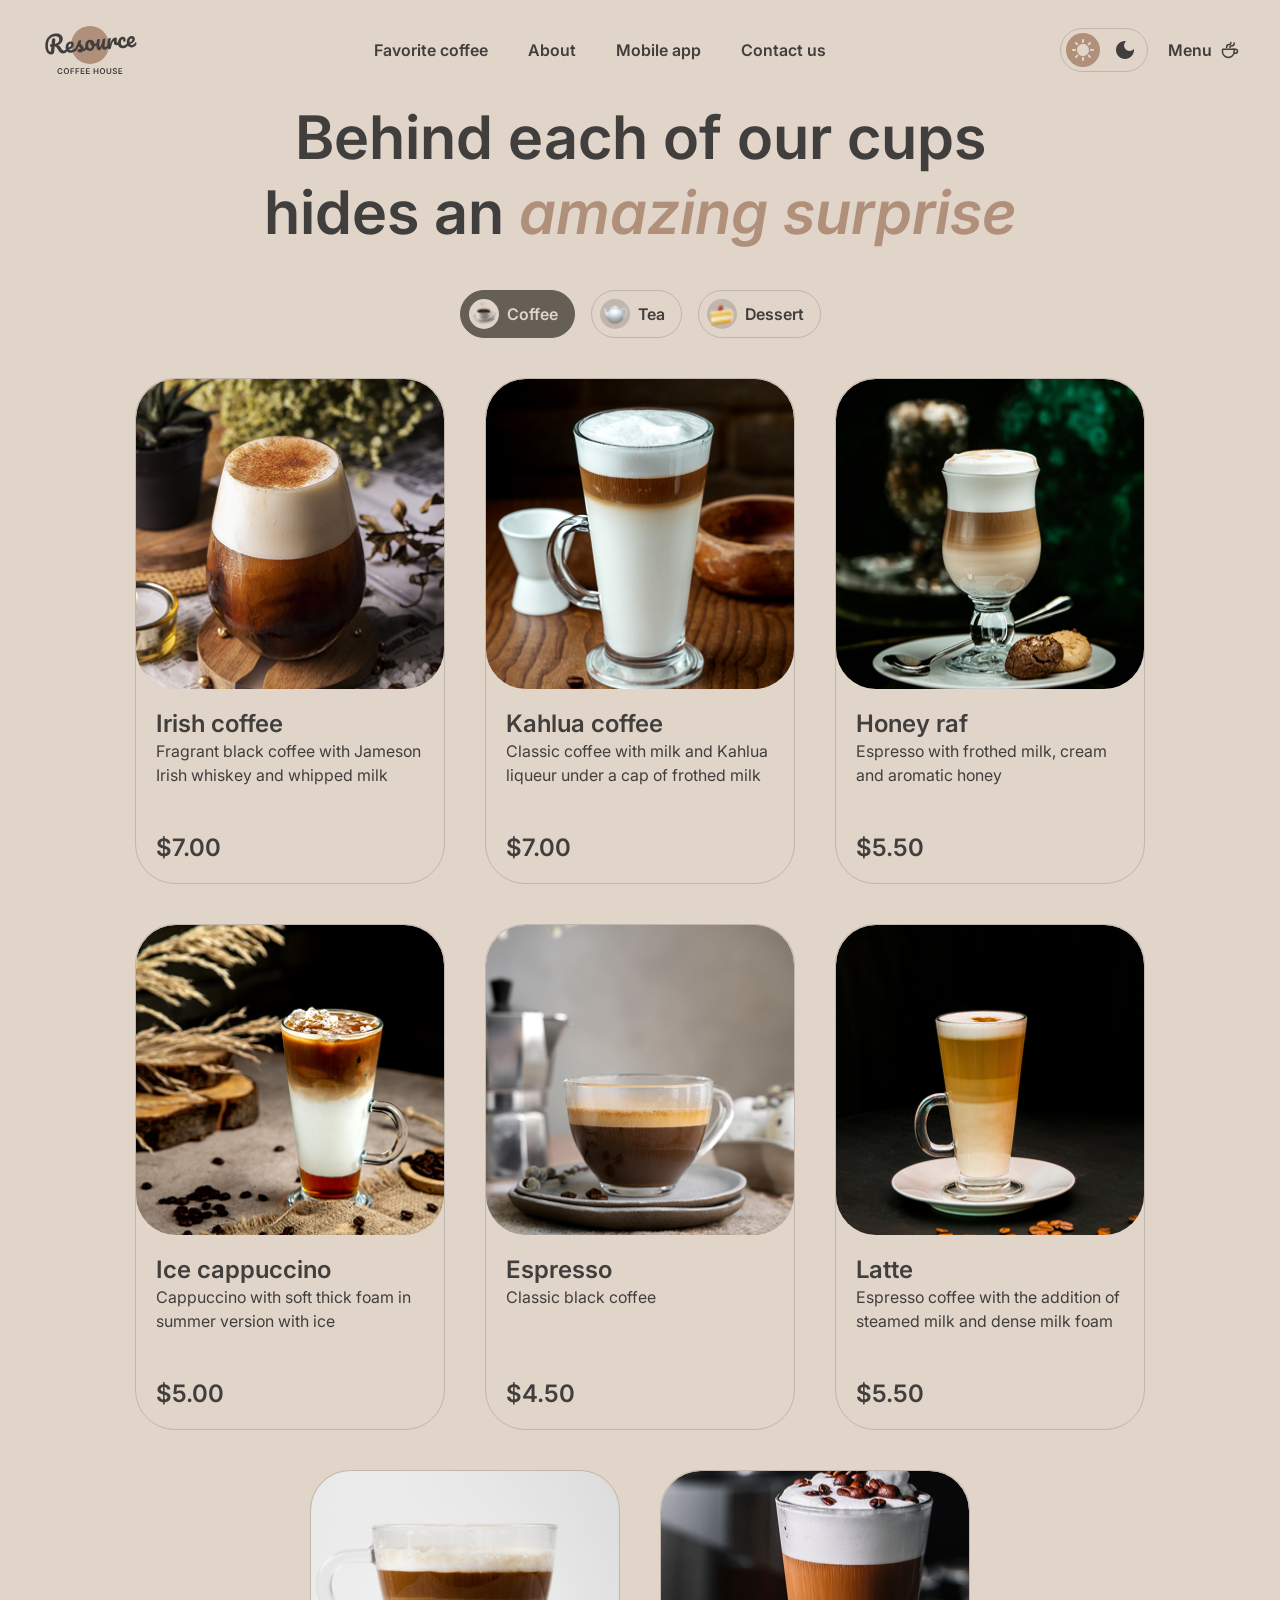
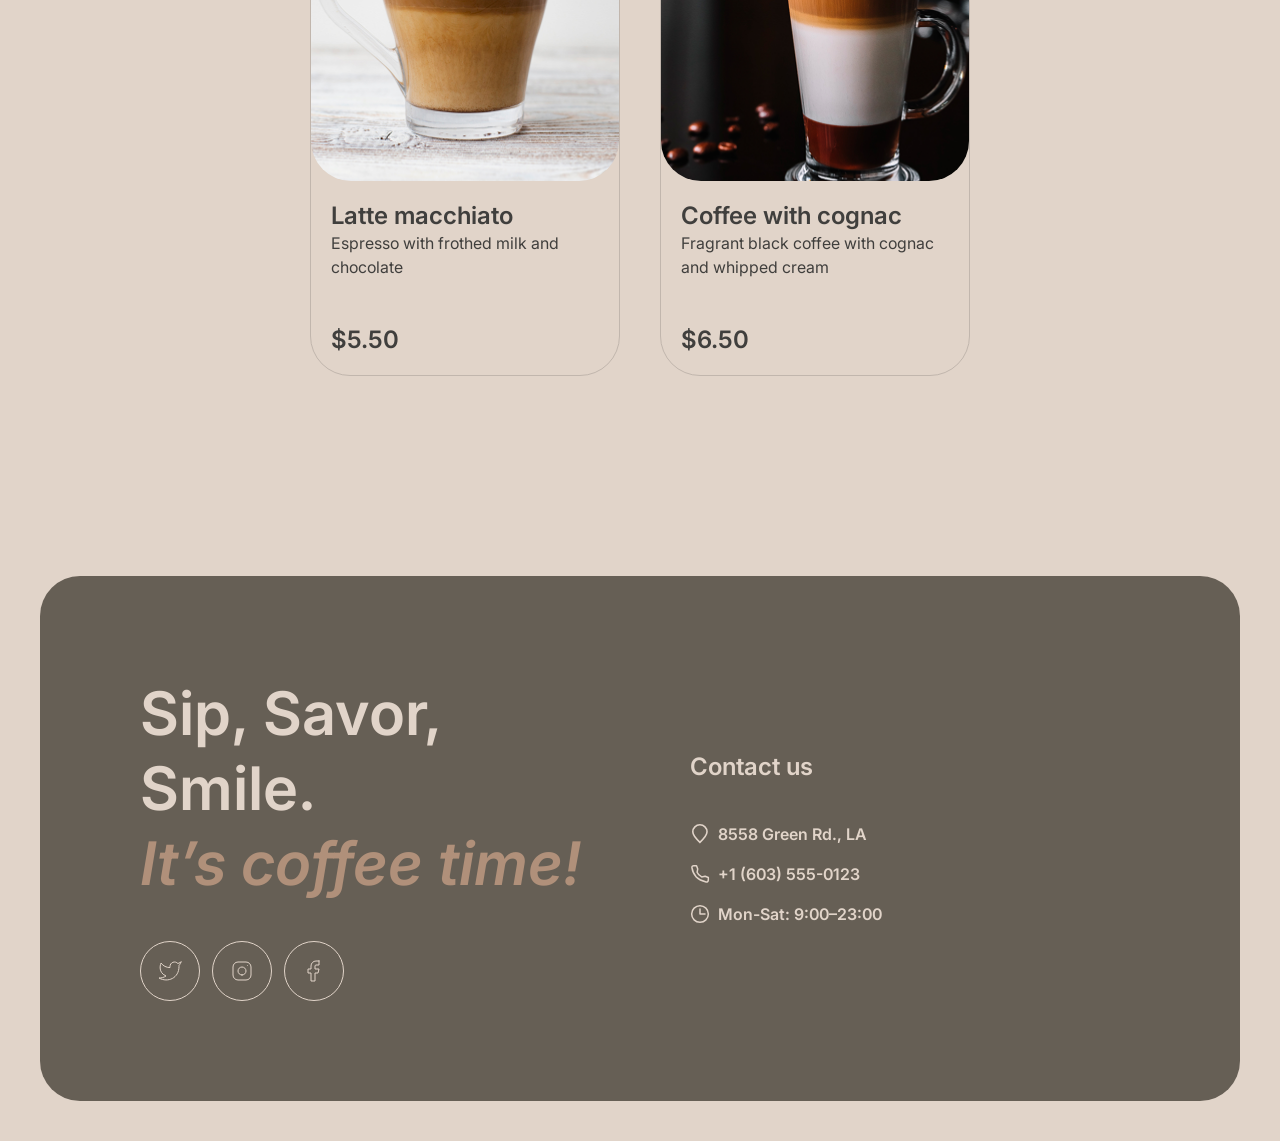
==== commit cf3edb8b: "feat: implement responsive burger menu" ====
--- a/menu/index.html
+++ b/menu/index.html
@@ -1,4 +1,3 @@
-
 <!DOCTYPE html>
 
 <html lang="en">
@@ -9,25 +8,11 @@
 
     <meta name="viewport" content="width=device-width, initial-scale=1.0">
 
-    <meta
-
-        name="description"
-
-        content="Resource Coffee House menu - coffee, tea and desserts."
-
-    >
+    <meta name="description" content="Resource Coffee House menu - coffee, tea and desserts.">
 
     <title>Menu | Resource Coffee House</title>
 
-    <link
-
-        rel="icon"
-
-        href="../assets/images/logo.svg"
-
-        type="image/svg+xml"
-
-    >
+    <link rel="icon" href="../assets/images/logo.svg" type="image/svg+xml">
 
     <link rel="stylesheet" href="../css/style.css">
 
@@ -39,35 +24,11 @@
 
         <div class="container header-menu">
 
-            <a
-
-                class="logo"
-
-                href="../index.html"
-
-                aria-label="Resource Coffee House home"
-
-            >
-
-                <img
-
-                    class="logo-image logo-image-light"
-
-                    src="../assets/images/logo.svg"
-
-                    alt="Resource Coffee House"
-
-                >
-
-                <img
-
-                    class="logo-image logo-image-dark"
-
-                    src="../assets/images/logo-dark.svg"
-
-                    alt=""
-
-                >
+            <a class="logo" href="../index.html" aria-label="Resource Coffee House home">
+
+                <img class="logo-image logo-image-light" src="../assets/images/logo.svg" alt="Resource Coffee House">
+
+                <img class="logo-image logo-image-dark" src="../assets/images/logo-dark.svg" alt="">
 
             </a>
 
@@ -77,13 +38,7 @@
 
                     <li>
 
-                        <a
-
-                            class="nav-link"
-
-                            href="../index.html#favorite-coffee"
-
-                        >
+                        <a class="nav-link" href="../index.html#favorite-coffee">
 
                             Favorite coffee
 
@@ -93,13 +48,7 @@
 
                     <li>
 
-                        <a
-
-                            class="nav-link"
-
-                            href="../index.html#about"
-
-                        >
+                        <a class="nav-link" href="../index.html#about">
 
                             About
 
@@ -109,13 +58,7 @@
 
                     <li>
 
-                        <a
-
-                            class="nav-link"
-
-                            href="../index.html#mobile-app"
-
-                        >
+                        <a class="nav-link" href="../index.html#mobile-app">
 
                             Mobile app
 
@@ -125,13 +68,7 @@
 
                     <li>
 
-                        <a
-
-                            class="nav-link"
-
-                            href="#contacts"
-
-                        >
+                        <a class="nav-link" href="#contacts">
 
                             Contact us
 
@@ -140,6 +77,25 @@
                     </li>
 
                 </ul>
+                <span class="menu-link-mobile" aria-current="page">
+                    <span>Menu</span>
+
+                    <svg class="menu-icon" width="40" height="40" viewBox="0 0 20 20" fill="none"
+                        xmlns="http://www.w3.org/2000/svg" aria-hidden="true">
+                        <path
+                            d="M14.167 9.76667V11.6667C14.167 14.8883 11.5553 17.5 8.33366 17.5C5.112 17.5 2.50033 14.8883 2.50033 11.6667V9.76667C2.50033 9.4353 2.76896 9.16667 3.10033 9.16667H13.567C13.8984 9.16667 14.167 9.4353 14.167 9.76667Z"
+                            stroke="currentColor" stroke-width="1.5" stroke-linecap="round" stroke-linejoin="round" />
+                        <path
+                            d="M10.0003 7.50008C10.0003 6.66675 10.5956 5.83341 11.786 5.83341C13.101 5.83341 14.167 4.76743 14.167 3.45246V2.91675"
+                            stroke="currentColor" stroke-width="1.5" stroke-linecap="round" stroke-linejoin="round" />
+                        <path
+                            d="M6.66634 7.5V7.08333C6.66634 5.70262 7.78563 4.58333 9.16634 4.58333C10.0868 4.58333 10.833 3.83714 10.833 2.91667V2.5"
+                            stroke="currentColor" stroke-width="1.5" stroke-linecap="round" stroke-linejoin="round" />
+                        <path
+                            d="M13.333 9.16675H15.4163C16.5669 9.16675 17.4997 10.0995 17.4997 11.2501C17.4997 12.4007 16.5669 13.3334 15.4163 13.3334H14.1663"
+                            stroke="currentColor" stroke-width="1.5" stroke-linecap="round" stroke-linejoin="round" />
+                    </svg>
+                </span>
 
             </nav>
 
@@ -214,31 +170,13 @@
 
                     </h1>
 
-                    <div
-
-                        class="menu-tabs"
-
-                    >
-
-                        <button
-
-                            class="menu-tab menu-tab-active"
-
-                            type="button"
-
-                            data-category="coffee"
-
-                        >
+                    <div class="menu-tabs">
+
+                        <button class="menu-tab menu-tab-active" type="button" data-category="coffee">
 
                             <span class="menu-tab-icon">
 
-                                <img
-
-                                    src="../assets/icons/coffee.png"
-
-                                    alt=""
-
-                                >
+                                <img src="../assets/icons/coffee.png" alt="">
 
                             </span>
 
@@ -246,25 +184,11 @@
 
                         </button>
 
-                        <button
-
-                            class="menu-tab"
-
-                            type="button"
-
-                            data-category="tea"
-
-                        >
+                        <button class="menu-tab" type="button" data-category="tea">
 
                             <span class="menu-tab-icon">
 
-                                <img
-
-                                    src="../assets/icons/tea.png"
-
-                                    alt=""
-
-                                >
+                                <img src="../assets/icons/tea.png" alt="">
 
                             </span>
 
@@ -272,25 +196,11 @@
 
                         </button>
 
-                        <button
-
-                            class="menu-tab"
-
-                            type="button"
-
-                            data-category="dessert"
-
-                        >
+                        <button class="menu-tab" type="button" data-category="dessert">
 
                             <span class="menu-tab-icon">
 
-                                <img
-
-                                    src="../assets/icons/dessert.png"
-
-                                    alt=""
-
-                                >
+                                <img src="../assets/icons/dessert.png" alt="">
 
                             </span>
 
@@ -304,25 +214,13 @@
 
                 <!-- COFFEE -->
 
-                <div
-
-                    class="menu-grid menu-grid-active"
-
-                    data-menu="coffee"
-
-                >
-
-                    <article class="menu-card">
-
-                        <div class="menu-card-image">
-
-                            <img
-
-                                src="../assets/images/coffee/coffee-1.png"
-
-                                alt="Irish coffee"
-
-                            >
+                <div class="menu-grid menu-grid-active" data-menu="coffee">
+
+                    <article class="menu-card">
+
+                        <div class="menu-card-image">
+
+                            <img src="../assets/images/coffee/coffee-1.png" alt="Irish coffee">
 
                         </div>
 
@@ -356,13 +254,7 @@
 
                         <div class="menu-card-image">
 
-                            <img
-
-                                src="../assets/images/coffee/coffee-2.png"
-
-                                alt="Kahlua coffee"
-
-                            >
+                            <img src="../assets/images/coffee/coffee-2.png" alt="Kahlua coffee">
 
                         </div>
 
@@ -396,13 +288,7 @@
 
                         <div class="menu-card-image">
 
-                            <img
-
-                                src="../assets/images/coffee/coffee-3.png"
-
-                                alt="Honey raf"
-
-                            >
+                            <img src="../assets/images/coffee/coffee-3.png" alt="Honey raf">
 
                         </div>
 
@@ -436,13 +322,7 @@
 
                         <div class="menu-card-image">
 
-                            <img
-
-                                src="../assets/images/coffee/coffee-4.png"
-
-                                alt="Ice cappuccino"
-
-                            >
+                            <img src="../assets/images/coffee/coffee-4.png" alt="Ice cappuccino">
 
                         </div>
 
@@ -476,13 +356,7 @@
 
                         <div class="menu-card-image">
 
-                            <img
-
-                                src="../assets/images/coffee/coffee-5.png"
-
-                                alt="Espresso"
-
-                            >
+                            <img src="../assets/images/coffee/coffee-5.png" alt="Espresso">
 
                         </div>
 
@@ -514,13 +388,7 @@
 
                         <div class="menu-card-image">
 
-                            <img
-
-                                src="../assets/images/coffee/coffee-6.png"
-
-                                alt="Latte"
-
-                            >
+                            <img src="../assets/images/coffee/coffee-6.png" alt="Latte">
 
                         </div>
 
@@ -554,13 +422,7 @@
 
                         <div class="menu-card-image">
 
-                            <img
-
-                                src="../assets/images/coffee/coffee-7.png"
-
-                                alt="Latte macchiato"
-
-                            >
+                            <img src="../assets/images/coffee/coffee-7.png" alt="Latte macchiato">
 
                         </div>
 
@@ -592,13 +454,7 @@
 
                         <div class="menu-card-image">
 
-                            <img
-
-                                src="../assets/images/coffee/coffee-8.png"
-
-                                alt="Coffee with cognac"
-
-                            >
+                            <img src="../assets/images/coffee/coffee-8.png" alt="Coffee with cognac">
 
                         </div>
 
@@ -636,27 +492,13 @@
 
                 </button>
 
-                <div
-
-                    class="menu-grid"
-
-                    data-menu="tea"
-
-                    hidden
-
-                >
-
-                    <article class="menu-card">
-
-                        <div class="menu-card-image">
-
-                            <img
-
-                                src="../assets/images/tea/tea-1.png"
-
-                                alt="Moroccan tea"
-
-                            >
+                <div class="menu-grid" data-menu="tea" hidden>
+
+                    <article class="menu-card">
+
+                        <div class="menu-card-image">
+
+                            <img src="../assets/images/tea/tea-1.png" alt="Moroccan tea">
 
                         </div>
 
@@ -690,13 +532,7 @@
 
                         <div class="menu-card-image">
 
-                            <img
-
-                                src="../assets/images/tea/tea-2.png"
-
-                                alt="Ginger tea"
-
-                            >
+                            <img src="../assets/images/tea/tea-2.png" alt="Ginger tea">
 
                         </div>
 
@@ -730,13 +566,7 @@
 
                         <div class="menu-card-image">
 
-                            <img
-
-                                src="../assets/images/tea/tea-3.png"
-
-                                alt="Cranberry tea"
-
-                            >
+                            <img src="../assets/images/tea/tea-3.png" alt="Cranberry tea">
 
                         </div>
 
@@ -770,13 +600,7 @@
 
                         <div class="menu-card-image">
 
-                            <img
-
-                                src="../assets/images/tea/tea-4.png"
-
-                                alt="Sea buckthorn tea"
-
-                            >
+                            <img src="../assets/images/tea/tea-4.png" alt="Sea buckthorn tea">
 
                         </div>
 
@@ -810,27 +634,13 @@
 
                 <!-- DESSERT -->
 
-                <div
-
-                    class="menu-grid"
-
-                    data-menu="dessert"
-
-                    hidden
-
-                >
-
-                    <article class="menu-card">
-
-                        <div class="menu-card-image">
-
-                            <img
-
-                                src="../assets/images/dessert/dessert-1.png"
-
-                                alt="Marble cheesecake"
-
-                            >
+                <div class="menu-grid" data-menu="dessert" hidden>
+
+                    <article class="menu-card">
+
+                        <div class="menu-card-image">
+
+                            <img src="../assets/images/dessert/dessert-1.png" alt="Marble cheesecake">
 
                         </div>
 
@@ -864,13 +674,7 @@
 
                         <div class="menu-card-image">
 
-                            <img
-
-                                src="../assets/images/dessert/dessert-2.png"
-
-                                alt="Red velvet"
-
-                            >
+                            <img src="../assets/images/dessert/dessert-2.png" alt="Red velvet">
 
                         </div>
 
@@ -902,13 +706,7 @@
 
                         <div class="menu-card-image">
 
-                            <img
-
-                                src="../assets/images/dessert/dessert-3.png"
-
-                                alt="Cheesecakes"
-
-                            >
+                            <img src="../assets/images/dessert/dessert-3.png" alt="Cheesecakes">
 
                         </div>
 
@@ -944,13 +742,7 @@
 
                         <div class="menu-card-image">
 
-                            <img
-
-                                src="../assets/images/dessert/dessert-4.png"
-
-                                alt="Creme brulee"
-
-                            >
+                            <img src="../assets/images/dessert/dessert-4.png" alt="Creme brulee">
 
                         </div>
 
@@ -984,13 +776,7 @@
 
                         <div class="menu-card-image">
 
-                            <img
-
-                                src="../assets/images/dessert/dessert-5.png"
-
-                                alt="Pancakes"
-
-                            >
+                            <img src="../assets/images/dessert/dessert-5.png" alt="Pancakes">
 
                         </div>
 
@@ -1024,13 +810,7 @@
 
                         <div class="menu-card-image">
 
-                            <img
-
-                                src="../assets/images/dessert/dessert-6.png"
-
-                                alt="Honey cake"
-
-                            >
+                            <img src="../assets/images/dessert/dessert-6.png" alt="Honey cake">
 
                         </div>
 
@@ -1062,13 +842,7 @@
 
                         <div class="menu-card-image">
 
-                            <img
-
-                                src="../assets/images/dessert/dessert-7.png"
-
-                                alt="Chocolate cake"
-
-                            >
+                            <img src="../assets/images/dessert/dessert-7.png" alt="Chocolate cake">
 
                         </div>
 
@@ -1102,13 +876,7 @@
 
                         <div class="menu-card-image">
 
-                            <img
-
-                                src="../assets/images/dessert/dessert-8.png"
-
-                                alt="Black forest"
-
-                            >
+                            <img src="../assets/images/dessert/dessert-8.png" alt="Black forest">
 
                         </div>
 
@@ -1146,13 +914,7 @@
 
     </main>
 
-    <footer
-
-        class="contacts"
-
-        id="contacts"
-
-    >
+    <footer class="contacts" id="contacts">
 
         <div class="container contacts-container">
 
@@ -1168,75 +930,24 @@
 
                 <div class="socials">
 
-                    <a
-
-                        class="social-button"
-
-                        href="https://twitter.com/"
-
-                        target="_blank"
-
-                        rel="noopener noreferrer"
-
-                        aria-label="Twitter"
-
-                    >
-
-                        <img
-
-                            src="../assets/icons/twitter.svg"
-
-                            alt=""
-
-                        >
+                    <a class="social-button" href="https://twitter.com/" target="_blank" rel="noopener noreferrer"
+                        aria-label="Twitter">
+
+                        <img src="../assets/icons/twitter.svg" alt="">
 
                     </a>
 
-                    <a
-
-                        class="social-button"
-
-                        href="https://www.instagram.com/"
-
-                        target="_blank"
-
-                        rel="noopener noreferrer"
-
-                        aria-label="Instagram"
-
-                    >
-
-                        <img
-
-                            src="../assets/icons/instagram.svg"
-
-                            alt=""
-
-                        >
+                    <a class="social-button" href="https://www.instagram.com/" target="_blank" rel="noopener noreferrer"
+                        aria-label="Instagram">
+
+                        <img src="../assets/icons/instagram.svg" alt="">
 
                     </a>
 
-                    <a
-
-                        class="social-button"
-
-                        href="https://www.facebook.com/"
-
-                        target="_blank"
-
-                        rel="noopener noreferrer"
-
-                        aria-label="Facebook"
-
-                    >
-
-                        <img
-
-                            src="../assets/icons/facebook.svg"
-
-                            alt=""
-
-                        >
+                    <a class="social-button" href="https://www.facebook.com/" target="_blank" rel="noopener noreferrer"
+                        aria-label="Facebook">
+
+                        <img src="../assets/icons/facebook.svg" alt="">
 
                     </a>
 
@@ -1254,27 +965,12 @@
 
                 <div class="contact-list">
 
-                    <a
-
-                        class="contact-item"
-
-                        href="https://maps.google.com/?q=8558+Green+Rd,+LA"
-
-                        target="_blank"
-
-                        rel="noopener noreferrer"
-
-                    >
+                    <a class="contact-item" href="https://maps.google.com/?q=8558+Green+Rd,+LA" target="_blank"
+                        rel="noopener noreferrer">
 
                         <span class="contact-icon">
 
-                            <img
-
-                                src="../assets/icons/location.svg"
-
-                                alt=""
-
-                            >
+                            <img src="../assets/icons/location.svg" alt="">
 
                         </span>
 
@@ -1282,23 +978,11 @@
 
                     </a>
 
-                    <a
-
-                        class="contact-item"
-
-                        href="tel:+16035550123"
-
-                    >
+                    <a class="contact-item" href="tel:+16035550123">
 
                         <span class="contact-icon">
 
-                            <img
-
-                                src="../assets/icons/phone.svg"
-
-                                alt=""
-
-                            >
+                            <img src="../assets/icons/phone.svg" alt="">
 
                         </span>
 
@@ -1310,13 +994,7 @@
 
                         <span class="contact-icon">
 
-                            <img
-
-                                src="../assets/icons/clock.svg"
-
-                                alt=""
-
-                            >
+                            <img src="../assets/icons/clock.svg" alt="">
 
                         </span>
 
--- a/css/style.css
+++ b/css/style.css
@@ -164,7 +164,7 @@
 }
 
 .theme-option-light {
-    background-color: var(--color-border-primary);
+    background-color: var(--color-text-accent);
 }
 
 .theme-icon-sun {
@@ -233,11 +233,13 @@
     flex-shrink: 0;
 }
 
+.menu-link-mobile {
+    display: none;
+}
+
 .burger-button {
     display: none;
 }
-
-
 
 .hero {
     margin-top: 20px;
@@ -374,7 +376,7 @@
     width: 60px;
     height: 60px;
     padding: 0;
-    border: 1px solid var(--color-border-inverse);
+    border: 1.5px solid var(--color-border-inverse);
     border-radius: 50%;
     color: var(--color-text-primary);
     background-color: transparent;
@@ -583,7 +585,7 @@
     width: 200px;
     height: 64px;
     padding: 12px 20px;
-    border: 1px solid var(--color-border-inverse);
+    border: 1.5px solid var(--color-border-inverse);
     border-radius: 100px;
     color: var(--color-text-primary);
     background-color: transparent;
@@ -738,8 +740,6 @@
     height: 20px;
     object-fit: contain;
 }
-
-
 
 .menu {
     padding-top: 20px;
@@ -1015,38 +1015,118 @@
         display: none;
     }
 
+    body.menu-open {
+        overflow: hidden;
+    }
+
+    body.menu-open .nav {
+        position: fixed;
+        top: 80px;
+        left: 0;
+        z-index: 10;
+
+        display: flex;
+        flex-direction: column;
+        justify-content: center;
+        align-items: center;
+        gap: 100px;
+
+        width: 100%;
+        height: calc(100vh - 80px);
+        padding: 60px 40px;
+
+        background-color: var(--color-background-page);
+    }
+
+    body.menu-open .nav-list {
+        flex-direction: column;
+        justify-content: flex-start;
+        align-items: center;
+        gap: 60px;
+        width: 100%;
+        padding: 0;
+    }
+
+    body.menu-open .nav-link {
+        font-size: 32px;
+        font-weight: 600;
+        line-height: 125%;
+    }
+
+    body.menu-open .menu-link-mobile {
+        display: flex;
+        justify-content: center;
+        align-items: flex-start;
+        gap: 16px;
+        width: 100%;
+        font-size: 32px;
+        font-weight: 600;
+        line-height: 125%;
+    }
+
+    body.menu-open .menu-link-mobile .menu-icon {
+        width: 40px;
+        height: 40px;
+    }
+
+    body.menu-open .menu-link {
+        display: none;
+        justify-content: center;
+        align-items: center;
+        gap: 16px;
+
+        width: 100%;
+
+        font-size: 32px;
+        font-weight: 600;
+        line-height: 125%;
+    }
+
     .header-actions {
-        gap: 8px;
+        gap: 24px;
+    }
+
+    .menu-link-mobile {
+        display: none;
     }
 
     .burger-button {
         display: flex;
+        flex-direction: column;
         justify-content: center;
         align-items: center;
+        gap: 6px;
         width: 44px;
         height: 44px;
         padding: 0;
-        border: 1px solid var(--color-border-inverse);
+        border: 1.5px solid var(--color-border-inverse);
         border-radius: 50%;
         background-color: transparent;
         cursor: pointer;
     }
 
     .burger-button span {
-        position: relative;
-        width: 18px;
-        height: 1px;
-        background-color: var(--color-text-primary);
-    }
-
-    .burger-button span::after {
-        content: '';
+        width: 16px;
+        height: 0;
+        border-top: 2px solid var(--color-text-primary);
+        border-radius: 2px;
+    }
+
+    body.menu-open .burger-button {
+        gap: 0;
+    }
+
+    body.menu-open .burger-button span {
         position: absolute;
-        left: 0;
-        top: 6px;
-        width: 18px;
-        height: 1px;
-        background-color: var(--color-text-primary);
+        width: 16px;
+    }
+
+    body.menu-open .burger-button span:first-child {
+        transform: rotate(45deg);
+    }
+
+    body.menu-open .burger-button span:last-child {
+        transform: rotate(-45deg);
     }
 
     .hero-content {
@@ -1120,7 +1200,7 @@
     }
 
     .menu-grid {
-    max-width: 660px;
+        max-width: 660px;
     }
 
     .menu-refresh {
@@ -1155,7 +1235,7 @@
     }
 
     .header-actions {
-        gap: 8px;
+        gap: 24px;
     }
 
     .theme-switch {
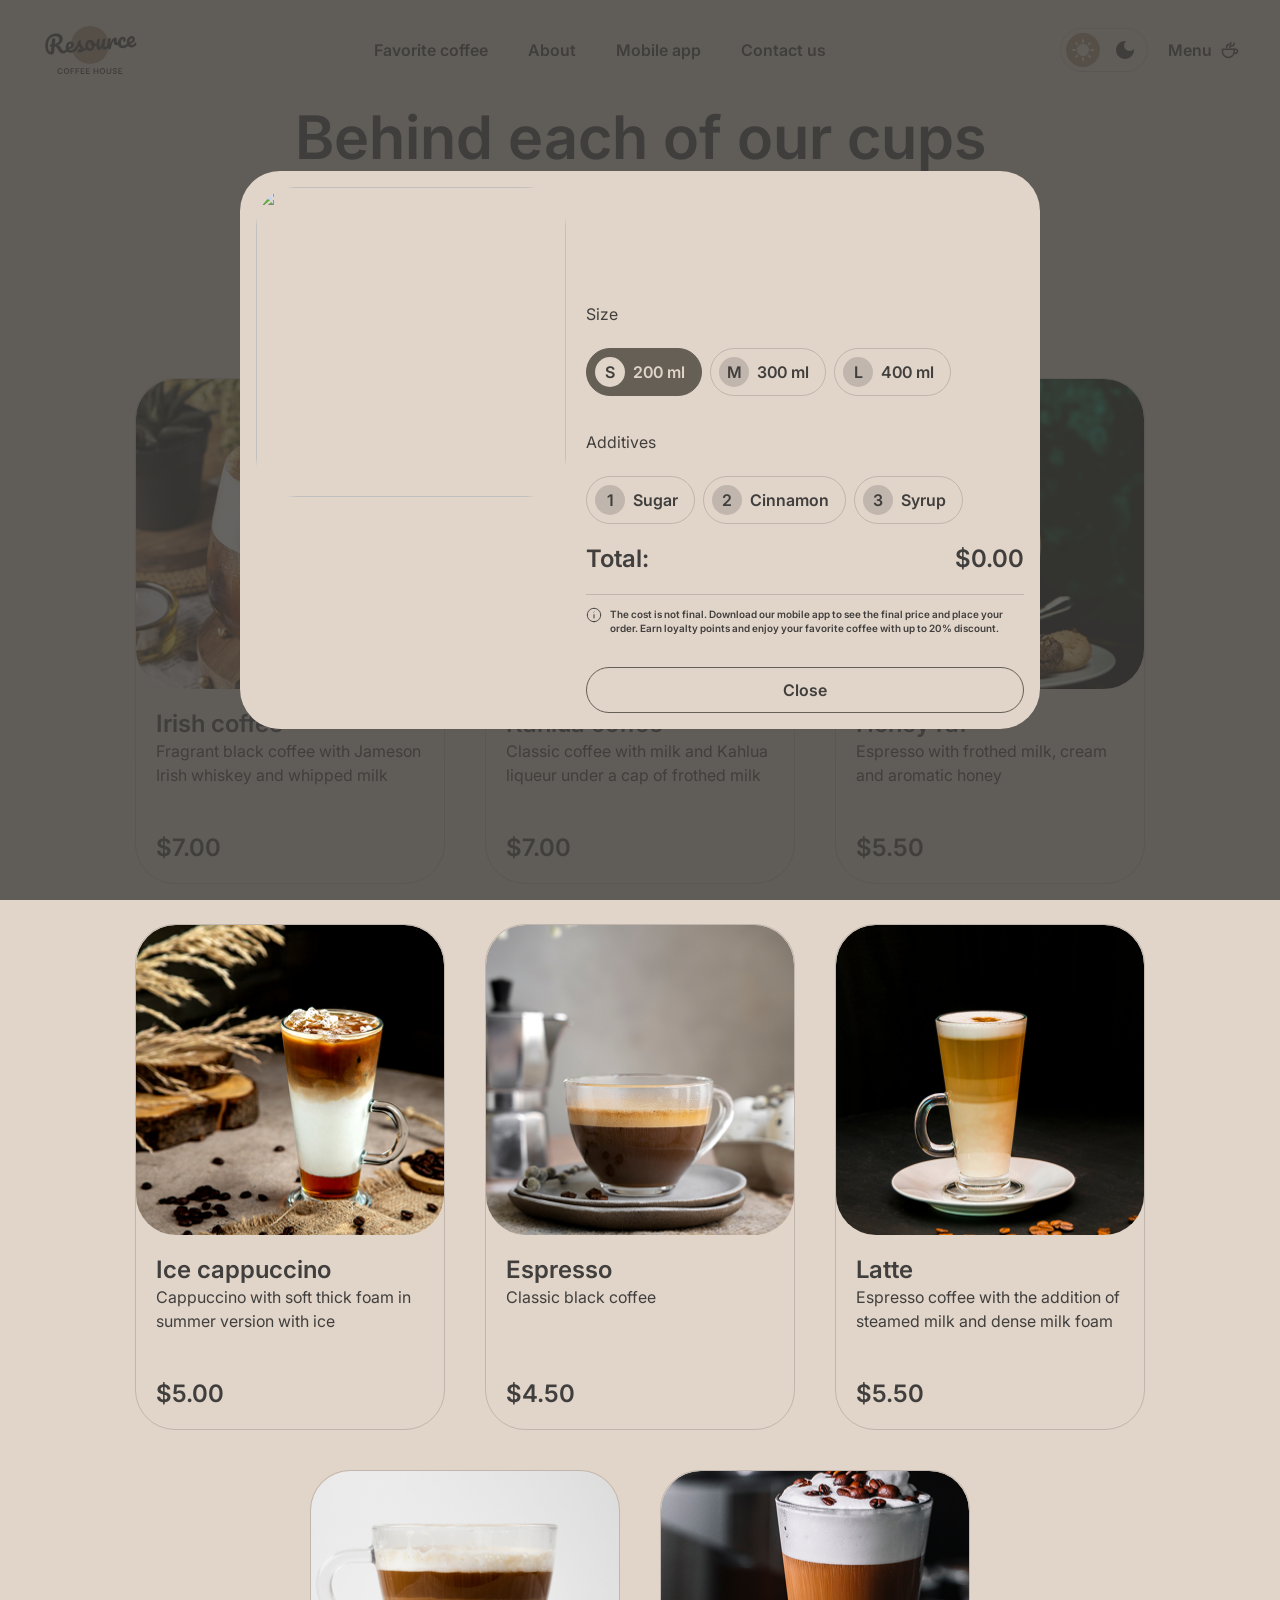
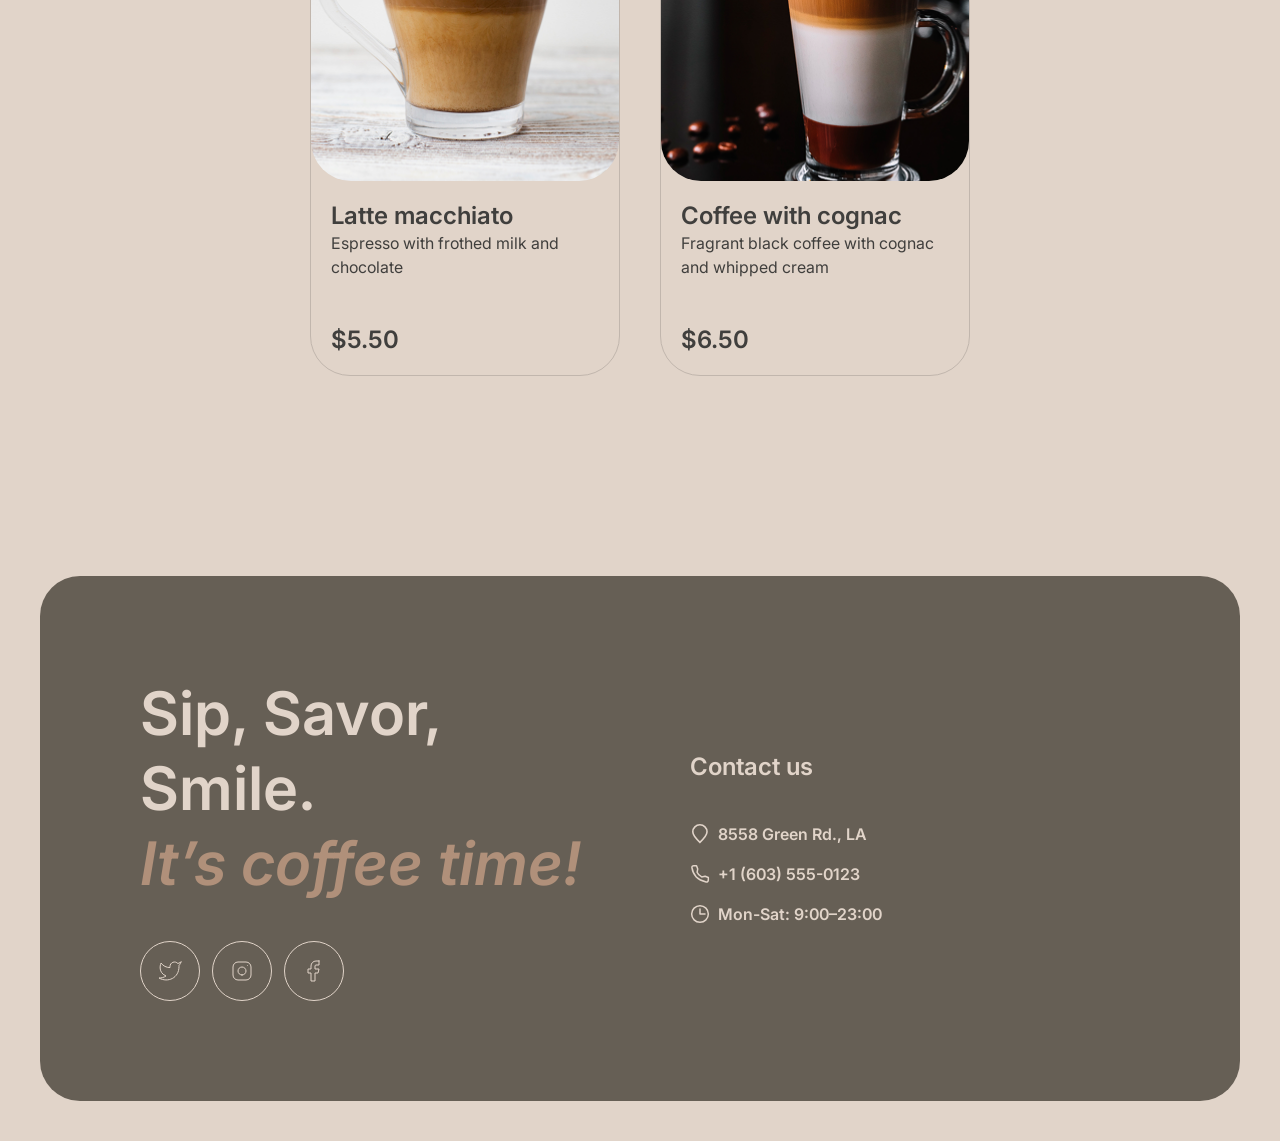
==== commit ba969fd8: "feat: add menu item modal layout" ====
--- a/menu/index.html
+++ b/menu/index.html
@@ -486,433 +486,508 @@
 
                 </div>
 
+
+
+                <div class="menu-grid" data-menu="tea" hidden>
+
+                    <article class="menu-card">
+
+                        <div class="menu-card-image">
+
+                            <img src="../assets/images/tea/tea-1.png" alt="Moroccan tea">
+
+                        </div>
+
+                        <div class="menu-card-content">
+
+                            <div>
+
+                                <h2 class="menu-card-title">
+
+                                    Moroccan
+
+                                </h2>
+
+                                <p class="menu-card-text">
+
+                                    Fragrant black tea with the addition of
+
+                                    tangerine, cinnamon, honey, lemon and mint
+
+                                </p>
+
+                            </div>
+
+                            <p class="menu-card-price">$4.50</p>
+
+                        </div>
+
+                    </article>
+
+                    <article class="menu-card">
+
+                        <div class="menu-card-image">
+
+                            <img src="../assets/images/tea/tea-2.png" alt="Ginger tea">
+
+                        </div>
+
+                        <div class="menu-card-content">
+
+                            <div>
+
+                                <h2 class="menu-card-title">
+
+                                    Ginger
+
+                                </h2>
+
+                                <p class="menu-card-text">
+
+                                    Original black tea with fresh ginger,
+
+                                    lemon and honey
+
+                                </p>
+
+                            </div>
+
+                            <p class="menu-card-price">$5.00</p>
+
+                        </div>
+
+                    </article>
+
+                    <article class="menu-card">
+
+                        <div class="menu-card-image">
+
+                            <img src="../assets/images/tea/tea-3.png" alt="Cranberry tea">
+
+                        </div>
+
+                        <div class="menu-card-content">
+
+                            <div>
+
+                                <h2 class="menu-card-title">
+
+                                    Cranberry
+
+                                </h2>
+
+                                <p class="menu-card-text">
+
+                                    Invigorating black tea with cranberry
+
+                                    and honey
+
+                                </p>
+
+                            </div>
+
+                            <p class="menu-card-price">$5.00</p>
+
+                        </div>
+
+                    </article>
+
+                    <article class="menu-card">
+
+                        <div class="menu-card-image">
+
+                            <img src="../assets/images/tea/tea-4.png" alt="Sea buckthorn tea">
+
+                        </div>
+
+                        <div class="menu-card-content">
+
+                            <div>
+
+                                <h2 class="menu-card-title">
+
+                                    Sea buckthorn
+
+                                </h2>
+
+                                <p class="menu-card-text">
+
+                                    Toning sweet black tea with sea buckthorn,
+
+                                    fresh thyme and cinnamon
+
+                                </p>
+
+                            </div>
+
+                            <p class="menu-card-price">$5.50</p>
+
+                        </div>
+
+                    </article>
+
+                </div>
+
+                <!-- DESSERT -->
+
+                <div class="menu-grid" data-menu="dessert" hidden>
+
+                    <article class="menu-card">
+
+                        <div class="menu-card-image">
+
+                            <img src="../assets/images/dessert/dessert-1.png" alt="Marble cheesecake">
+
+                        </div>
+
+                        <div class="menu-card-content">
+
+                            <div>
+
+                                <h2 class="menu-card-title">
+
+                                    Marble cheesecake
+
+                                </h2>
+
+                                <p class="menu-card-text">
+
+                                    Philadelphia cheesecake with lemon zest
+
+                                    on a light sponge cake and red currant jam
+
+                                </p>
+
+                            </div>
+
+                            <p class="menu-card-price">$3.50</p>
+
+                        </div>
+
+                    </article>
+
+                    <article class="menu-card">
+
+                        <div class="menu-card-image">
+
+                            <img src="../assets/images/dessert/dessert-2.png" alt="Red velvet">
+
+                        </div>
+
+                        <div class="menu-card-content">
+
+                            <div>
+
+                                <h2 class="menu-card-title">
+
+                                    Red velvet
+
+                                </h2>
+
+                                <p class="menu-card-text">
+
+                                    Layer cake with cream cheese frosting
+
+                                </p>
+
+                            </div>
+
+                            <p class="menu-card-price">$4.00</p>
+
+                        </div>
+
+                    </article>
+
+                    <article class="menu-card">
+
+                        <div class="menu-card-image">
+
+                            <img src="../assets/images/dessert/dessert-3.png" alt="Cheesecakes">
+
+                        </div>
+
+                        <div class="menu-card-content">
+
+                            <div>
+
+                                <h2 class="menu-card-title">
+
+                                    Cheesecakes
+
+                                </h2>
+
+                                <p class="menu-card-text">
+
+                                    Soft cottage cheese pancakes with sour
+
+                                    cream and fresh berries and sprinkled
+
+                                    with powdered sugar
+
+                                </p>
+
+                            </div>
+
+                            <p class="menu-card-price">$4.50</p>
+
+                        </div>
+
+                    </article>
+
+                    <article class="menu-card">
+
+                        <div class="menu-card-image">
+
+                            <img src="../assets/images/dessert/dessert-4.png" alt="Creme brulee">
+
+                        </div>
+
+                        <div class="menu-card-content">
+
+                            <div>
+
+                                <h2 class="menu-card-title">
+
+                                    Creme brulee
+
+                                </h2>
+
+                                <p class="menu-card-text">
+
+                                    Delicate creamy dessert in a caramel
+
+                                    basket with wild berries
+
+                                </p>
+
+                            </div>
+
+                            <p class="menu-card-price">$4.00</p>
+
+                        </div>
+
+                    </article>
+
+                    <article class="menu-card">
+
+                        <div class="menu-card-image">
+
+                            <img src="../assets/images/dessert/dessert-5.png" alt="Pancakes">
+
+                        </div>
+
+                        <div class="menu-card-content">
+
+                            <div>
+
+                                <h2 class="menu-card-title">
+
+                                    Pancakes
+
+                                </h2>
+
+                                <p class="menu-card-text">
+
+                                    Tender pancakes with strawberry jam and
+
+                                    fresh strawberries
+
+                                </p>
+
+                            </div>
+
+                            <p class="menu-card-price">$4.50</p>
+
+                        </div>
+
+                    </article>
+
+                    <article class="menu-card">
+
+                        <div class="menu-card-image">
+
+                            <img src="../assets/images/dessert/dessert-6.png" alt="Honey cake">
+
+                        </div>
+
+                        <div class="menu-card-content">
+
+                            <div>
+
+                                <h2 class="menu-card-title">
+
+                                    Honey cake
+
+                                </h2>
+
+                                <p class="menu-card-text">
+
+                                    Classic honey cake with delicate custard
+
+                                </p>
+
+                            </div>
+
+                            <p class="menu-card-price">$4.50</p>
+
+                        </div>
+
+                    </article>
+
+                    <article class="menu-card">
+
+                        <div class="menu-card-image">
+
+                            <img src="../assets/images/dessert/dessert-7.png" alt="Chocolate cake">
+
+                        </div>
+
+                        <div class="menu-card-content">
+
+                            <div>
+
+                                <h2 class="menu-card-title">
+
+                                    Chocolate cake
+
+                                </h2>
+
+                                <p class="menu-card-text">
+
+                                    Cake with hot chocolate filling and nuts
+
+                                    with dried apricots
+
+                                </p>
+
+                            </div>
+
+                            <p class="menu-card-price">$5.50</p>
+
+                        </div>
+
+                    </article>
+
+                    <article class="menu-card">
+
+                        <div class="menu-card-image">
+
+                            <img src="../assets/images/dessert/dessert-8.png" alt="Black forest">
+
+                        </div>
+
+                        <div class="menu-card-content">
+
+                            <div>
+
+                                <h2 class="menu-card-title">
+
+                                    Black forest
+
+                                </h2>
+
+                                <p class="menu-card-text">
+
+                                    A combination of thin sponge cake with
+
+                                    cherry jam and light chocolate mousse
+
+                                </p>
+
+                            </div>
+
+                            <p class="menu-card-price">$6.50</p>
+
+                        </div>
+
+                    </article>
+
+                </div>
                 <button class="menu-refresh" type="button" aria-label="Show more">
-
                     <img src="../assets/icons/refresh.svg" alt="">
-
                 </button>
 
-                <div class="menu-grid" data-menu="tea" hidden>
-
-                    <article class="menu-card">
-
-                        <div class="menu-card-image">
-
-                            <img src="../assets/images/tea/tea-1.png" alt="Moroccan tea">
-
-                        </div>
-
-                        <div class="menu-card-content">
-
-                            <div>
-
-                                <h2 class="menu-card-title">
-
-                                    Moroccan
-
-                                </h2>
-
-                                <p class="menu-card-text">
-
-                                    Fragrant black tea with the addition of
-
-                                    tangerine, cinnamon, honey, lemon and mint
-
-                                </p>
-
-                            </div>
-
-                            <p class="menu-card-price">$4.50</p>
-
-                        </div>
-
-                    </article>
-
-                    <article class="menu-card">
-
-                        <div class="menu-card-image">
-
-                            <img src="../assets/images/tea/tea-2.png" alt="Ginger tea">
-
-                        </div>
-
-                        <div class="menu-card-content">
-
-                            <div>
-
-                                <h2 class="menu-card-title">
-
-                                    Ginger
-
-                                </h2>
-
-                                <p class="menu-card-text">
-
-                                    Original black tea with fresh ginger,
-
-                                    lemon and honey
-
-                                </p>
-
-                            </div>
-
-                            <p class="menu-card-price">$5.00</p>
-
-                        </div>
-
-                    </article>
-
-                    <article class="menu-card">
-
-                        <div class="menu-card-image">
-
-                            <img src="../assets/images/tea/tea-3.png" alt="Cranberry tea">
-
-                        </div>
-
-                        <div class="menu-card-content">
-
-                            <div>
-
-                                <h2 class="menu-card-title">
-
-                                    Cranberry
-
-                                </h2>
-
-                                <p class="menu-card-text">
-
-                                    Invigorating black tea with cranberry
-
-                                    and honey
-
-                                </p>
-
-                            </div>
-
-                            <p class="menu-card-price">$5.00</p>
-
-                        </div>
-
-                    </article>
-
-                    <article class="menu-card">
-
-                        <div class="menu-card-image">
-
-                            <img src="../assets/images/tea/tea-4.png" alt="Sea buckthorn tea">
-
-                        </div>
-
-                        <div class="menu-card-content">
-
-                            <div>
-
-                                <h2 class="menu-card-title">
-
-                                    Sea buckthorn
-
-                                </h2>
-
-                                <p class="menu-card-text">
-
-                                    Toning sweet black tea with sea buckthorn,
-
-                                    fresh thyme and cinnamon
-
-                                </p>
-
-                            </div>
-
-                            <p class="menu-card-price">$5.50</p>
-
-                        </div>
-
-                    </article>
-
+            </div>
+
+        </section>
+
+    </main>
+
+    <div class="menu-modal" >
+        <div class="menu-modal-backdrop"></div>
+
+        <div class="menu-modal-content" role="dialog" aria-modal="true">
+
+            <div class="menu-modal-preview">
+                <img class="menu-modal-image" src="" alt="">
+            </div>
+            <div class="menu-modal-description">
+
+                <div class="menu-modal-title">
+                    <h3 class="menu-modal-name"></h3>
+                    <p class="menu-modal-text"></p>
                 </div>
-
-                <!-- DESSERT -->
-
-                <div class="menu-grid" data-menu="dessert" hidden>
-
-                    <article class="menu-card">
-
-                        <div class="menu-card-image">
-
-                            <img src="../assets/images/dessert/dessert-1.png" alt="Marble cheesecake">
-
-                        </div>
-
-                        <div class="menu-card-content">
-
-                            <div>
-
-                                <h2 class="menu-card-title">
-
-                                    Marble cheesecake
-
-                                </h2>
-
-                                <p class="menu-card-text">
-
-                                    Philadelphia cheesecake with lemon zest
-
-                                    on a light sponge cake and red currant jam
-
-                                </p>
-
-                            </div>
-
-                            <p class="menu-card-price">$3.50</p>
-
-                        </div>
-
-                    </article>
-
-                    <article class="menu-card">
-
-                        <div class="menu-card-image">
-
-                            <img src="../assets/images/dessert/dessert-2.png" alt="Red velvet">
-
-                        </div>
-
-                        <div class="menu-card-content">
-
-                            <div>
-
-                                <h2 class="menu-card-title">
-
-                                    Red velvet
-
-                                </h2>
-
-                                <p class="menu-card-text">
-
-                                    Layer cake with cream cheese frosting
-
-                                </p>
-
-                            </div>
-
-                            <p class="menu-card-price">$4.00</p>
-
-                        </div>
-
-                    </article>
-
-                    <article class="menu-card">
-
-                        <div class="menu-card-image">
-
-                            <img src="../assets/images/dessert/dessert-3.png" alt="Cheesecakes">
-
-                        </div>
-
-                        <div class="menu-card-content">
-
-                            <div>
-
-                                <h2 class="menu-card-title">
-
-                                    Cheesecakes
-
-                                </h2>
-
-                                <p class="menu-card-text">
-
-                                    Soft cottage cheese pancakes with sour
-
-                                    cream and fresh berries and sprinkled
-
-                                    with powdered sugar
-
-                                </p>
-
-                            </div>
-
-                            <p class="menu-card-price">$4.50</p>
-
-                        </div>
-
-                    </article>
-
-                    <article class="menu-card">
-
-                        <div class="menu-card-image">
-
-                            <img src="../assets/images/dessert/dessert-4.png" alt="Creme brulee">
-
-                        </div>
-
-                        <div class="menu-card-content">
-
-                            <div>
-
-                                <h2 class="menu-card-title">
-
-                                    Creme brulee
-
-                                </h2>
-
-                                <p class="menu-card-text">
-
-                                    Delicate creamy dessert in a caramel
-
-                                    basket with wild berries
-
-                                </p>
-
-                            </div>
-
-                            <p class="menu-card-price">$4.00</p>
-
-                        </div>
-
-                    </article>
-
-                    <article class="menu-card">
-
-                        <div class="menu-card-image">
-
-                            <img src="../assets/images/dessert/dessert-5.png" alt="Pancakes">
-
-                        </div>
-
-                        <div class="menu-card-content">
-
-                            <div>
-
-                                <h2 class="menu-card-title">
-
-                                    Pancakes
-
-                                </h2>
-
-                                <p class="menu-card-text">
-
-                                    Tender pancakes with strawberry jam and
-
-                                    fresh strawberries
-
-                                </p>
-
-                            </div>
-
-                            <p class="menu-card-price">$4.50</p>
-
-                        </div>
-
-                    </article>
-
-                    <article class="menu-card">
-
-                        <div class="menu-card-image">
-
-                            <img src="../assets/images/dessert/dessert-6.png" alt="Honey cake">
-
-                        </div>
-
-                        <div class="menu-card-content">
-
-                            <div>
-
-                                <h2 class="menu-card-title">
-
-                                    Honey cake
-
-                                </h2>
-
-                                <p class="menu-card-text">
-
-                                    Classic honey cake with delicate custard
-
-                                </p>
-
-                            </div>
-
-                            <p class="menu-card-price">$4.50</p>
-
-                        </div>
-
-                    </article>
-
-                    <article class="menu-card">
-
-                        <div class="menu-card-image">
-
-                            <img src="../assets/images/dessert/dessert-7.png" alt="Chocolate cake">
-
-                        </div>
-
-                        <div class="menu-card-content">
-
-                            <div>
-
-                                <h2 class="menu-card-title">
-
-                                    Chocolate cake
-
-                                </h2>
-
-                                <p class="menu-card-text">
-
-                                    Cake with hot chocolate filling and nuts
-
-                                    with dried apricots
-
-                                </p>
-
-                            </div>
-
-                            <p class="menu-card-price">$5.50</p>
-
-                        </div>
-
-                    </article>
-
-                    <article class="menu-card">
-
-                        <div class="menu-card-image">
-
-                            <img src="../assets/images/dessert/dessert-8.png" alt="Black forest">
-
-                        </div>
-
-                        <div class="menu-card-content">
-
-                            <div>
-
-                                <h2 class="menu-card-title">
-
-                                    Black forest
-
-                                </h2>
-
-                                <p class="menu-card-text">
-
-                                    A combination of thin sponge cake with
-
-                                    cherry jam and light chocolate mousse
-
-                                </p>
-
-                            </div>
-
-                            <p class="menu-card-price">$6.50</p>
-
-                        </div>
-
-                    </article>
-
+                <div class="menu-modal-size">
+                    <p class="menu-modal-label">Size</p>
+
+                    <div class="menu-modal-options">
+                        <button class="menu-modal-option menu-modal-option-active" type="button" data-size="s">
+                            <span class="menu-modal-option-icon">S</span>
+                            <span>200 ml</span>
+                        </button>
+
+                        <button class="menu-modal-option" type="button" data-size="m">
+                            <span class="menu-modal-option-icon">M</span>
+                            <span>300 ml</span>
+                        </button>
+
+                        <button class="menu-modal-option" type="button" data-size="l">
+                            <span class="menu-modal-option-icon">L</span>
+                            <span>400 ml</span>
+                        </button>
+                    </div>
                 </div>
 
+                <div class="menu-modal-additives">
+                    <p class="menu-modal-label">Additives</p>
+
+                    <div class="menu-modal-options">
+                        <button class="menu-modal-option" type="button" data-additive="0">
+                            <span class="menu-modal-option-icon">1</span>
+                            <span>Sugar</span>
+                        </button>
+
+                        <button class="menu-modal-option" type="button" data-additive="1">
+                            <span class="menu-modal-option-icon">2</span>
+                            <span>Cinnamon</span>
+                        </button>
+
+                        <button class="menu-modal-option" type="button" data-additive="2">
+                            <span class="menu-modal-option-icon">3</span>
+                            <span>Syrup</span>
+                        </button>
+                    </div>
+                </div>
+
+                <div class="menu-modal-total">
+                    <span>Total:</span>
+                    <span class="menu-modal-price">$0.00</span>
+                </div>
+                <div class="menu-modal-alert">
+                    <img class="menu-modal-alert-icon" src="../assets/icons/info-empty.svg" alt="">
+                    <p class="menu-modal-alert-text">
+                        The cost is not final. Download our mobile app to see the final price and place your order.
+                        Earn loyalty points and enjoy your favorite coffee with up to 20% discount.
+                    </p>
+                </div>
+                <button class="menu-modal-close" type="button">
+                    Close
+                </button>
+
             </div>
 
-        </section>
-
-    </main>
+        </div>
+    </div>
 
     <footer class="contacts" id="contacts">
 
--- a/css/style.css
+++ b/css/style.css
@@ -995,6 +995,188 @@
     border-color: #665F55;
 }
 
+.menu-modal {
+    position: fixed;
+    inset: 0;
+    z-index: 1000;
+    display: flex;
+    justify-content: center;
+    align-items: center;
+    padding: 20px;
+}
+
+.menu-modal[hidden] {
+    display: none;
+}
+
+.menu-modal-backdrop {
+    position: absolute;
+    inset: 0;
+    background: rgba(64, 63, 61, 0.8);
+}
+
+.menu-modal-content {
+    position: relative;
+    z-index: 1;
+    display: flex;
+    width: 800px;
+    padding: 16px;
+    border-radius: 40px;
+    background: var(--color-background-page);
+}
+
+.menu-modal-preview {
+    flex-shrink: 0;
+    width: 310px;
+    height: 310px;
+    overflow: hidden;
+    border-radius: 40px;
+}
+
+.menu-modal-image {
+    display: block;
+    width: 100%;
+    height: 100%;
+    object-fit: cover;
+}
+
+.menu-modal-description {
+    display: flex;
+    flex: 1 0 0;
+    padding-left: 20px;
+    flex-direction: column;
+    align-items: flex-start;
+    gap: 20px;
+}
+
+.menu-modal-title {
+    display: flex;
+    flex-direction: column;
+    justify-content: center;
+    align-items: flex-start;
+    gap: 12px;
+    width: 100%;
+}
+
+.menu-modal-size {
+    display: flex;
+    flex-direction: column;
+    align-items: flex-start;
+    gap: 8px;
+    width: 100%;
+}
+
+.menu-modal-additives {
+    display: flex;
+    flex-direction: column;
+    align-items: flex-start;
+    gap: 8px;
+    width: 100%;
+}
+
+.menu-modal-options {
+    display: flex;
+    gap: 8px;
+}
+
+.menu-modal-option {
+    display: flex;
+    padding: 8px 16px 8px 8px;
+    justify-content: center;
+    align-items: center;
+    gap: 8px;
+    border: 1px solid var(--color-border-primary);
+    border-radius: 100px;
+    background-color: transparent;
+    color: var(--color-text-primary);
+    cursor: pointer;
+}
+
+.menu-modal-option-icon {
+    display: flex;
+    justify-content: center;
+    align-items: center;
+    width: 30px;
+    height: 30px;
+    border-radius: 50%;
+    background: var(--color-border-primary);
+    flex-shrink: 0;
+}
+
+.menu-modal-option-active {
+    border-color: var(--color-background-container);
+    background: var(--color-background-container);
+    color: var(--color-background-page);
+}
+
+.menu-modal-option-active .menu-modal-option-icon {
+    background: var(--color-background-page);
+    color: var(--color-text-primary);
+}
+
+.menu-modal-option {
+    font-family: inherit;
+    font-size: 16px;
+    font-weight: 600;
+    line-height: 150%;
+}
+
+.menu-modal-option-icon {
+    font-size: 16px;
+    font-weight: 600;
+    line-height: 150%;
+    
+}
+
+.menu-modal-total {
+    display: flex;
+    justify-content: space-between;
+    align-items: flex-start;
+    width: 100%;
+    font-size: 24px;
+    font-weight: 600;
+    line-height: 125%;
+}
+
+.menu-modal-alert {
+    display: flex;
+    width: 100%;
+    padding: 12px 0;
+    align-items: flex-start;
+    gap: 8px;
+    border-top: 1px solid var(--color-border-primary);
+}
+
+.menu-modal-alert-icon {
+    width: 16px;
+    height: 16px;
+    flex-shrink: 0;
+}
+
+.menu-modal-alert-text {
+    margin: 0;
+    font-size: 10px;
+    font-weight: 600;
+    line-height: 140%;
+}
+
+.menu-modal-close {
+    display: flex;
+    padding: 10px 78px;
+    justify-content: center;
+    align-items: center;
+    gap: 8px;
+    width: 100%;
+    border: 1px solid var(--color-border-inverse);
+    border-radius: 100px;
+    background-color: transparent;
+    color: var(--color-text-primary);
+    font-size: 16px;
+    font-weight: 600;
+    line-height: 150%;
+    cursor: pointer;
+}
+
 @media (max-width: 768px) {
 
     .container {
@@ -1203,6 +1385,14 @@
         max-width: 660px;
     }
 
+    .menu-grid .menu-card:nth-child(n + 5) {
+        display: none;
+    }
+
+    .menu-grid.menu-grid-expanded .menu-card:nth-child(n + 5) {
+        display: flex;
+    }
+
     .menu-refresh {
         display: flex;
     }
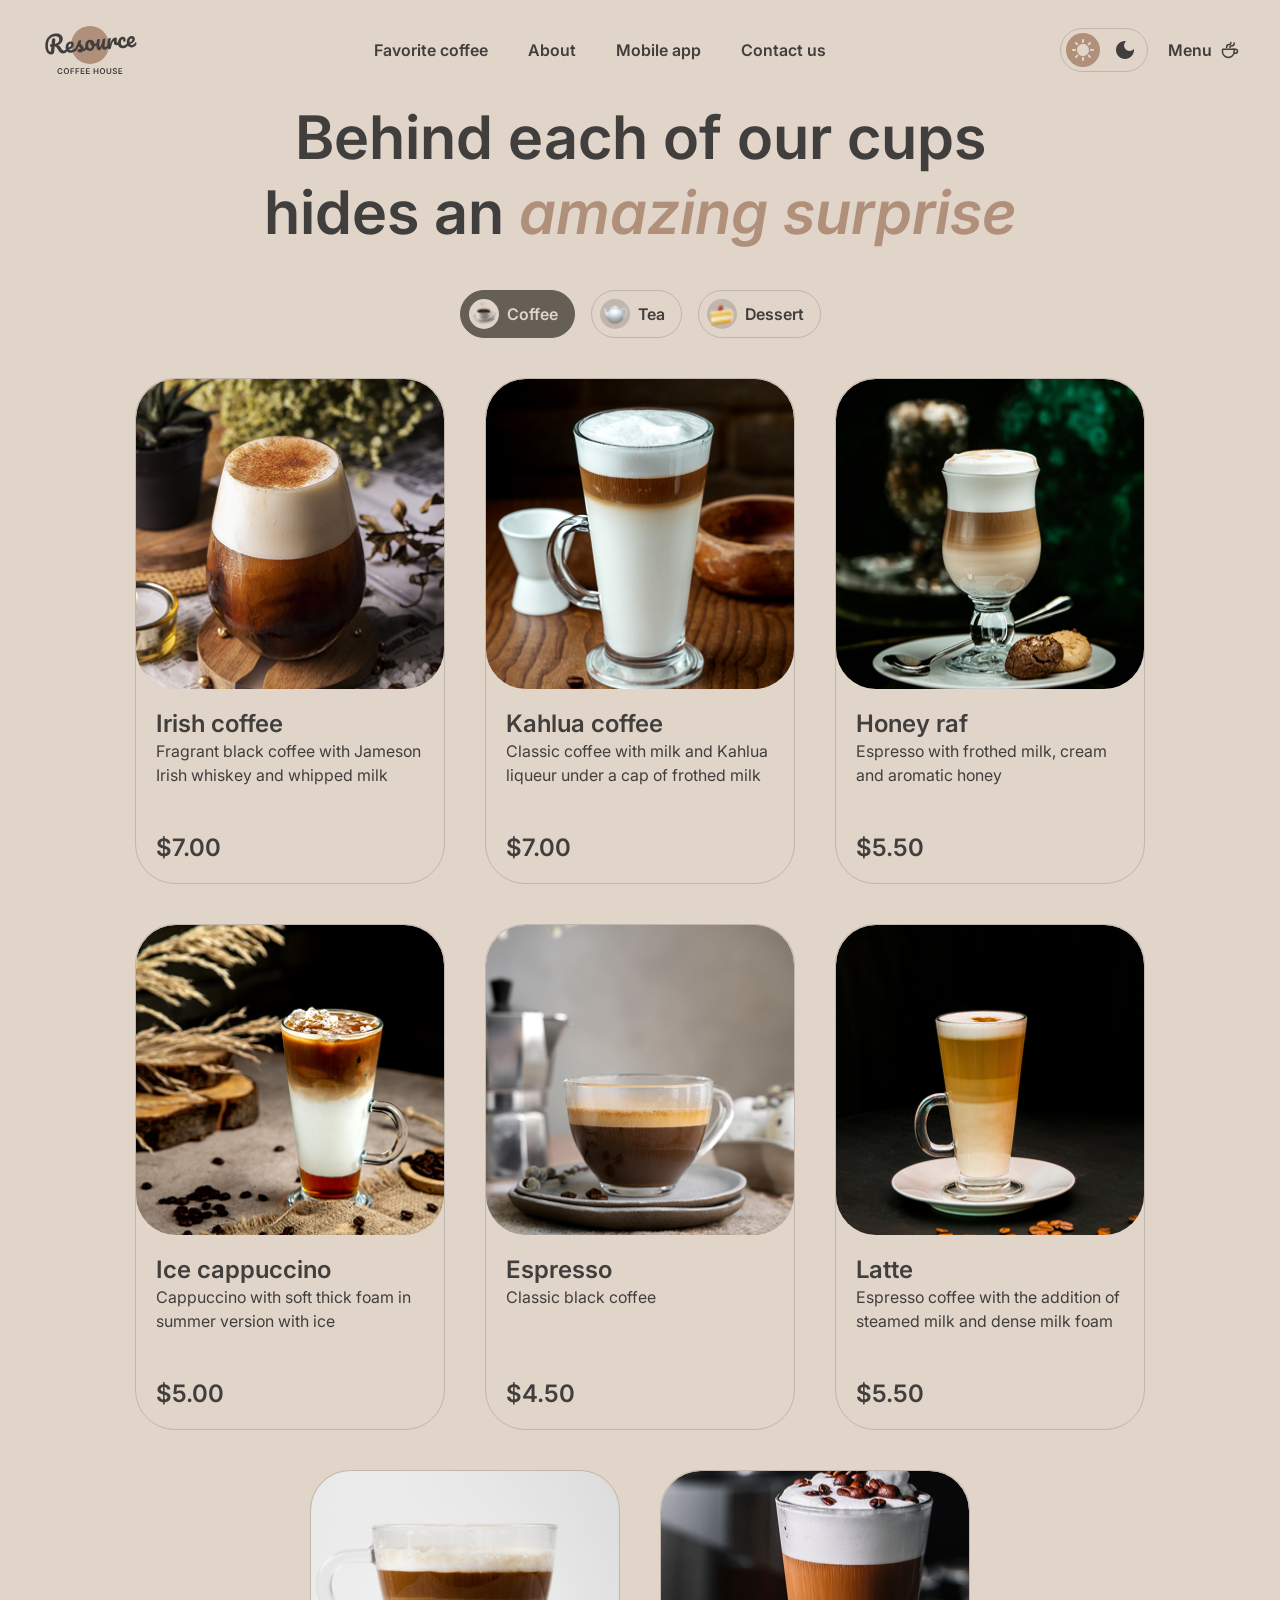
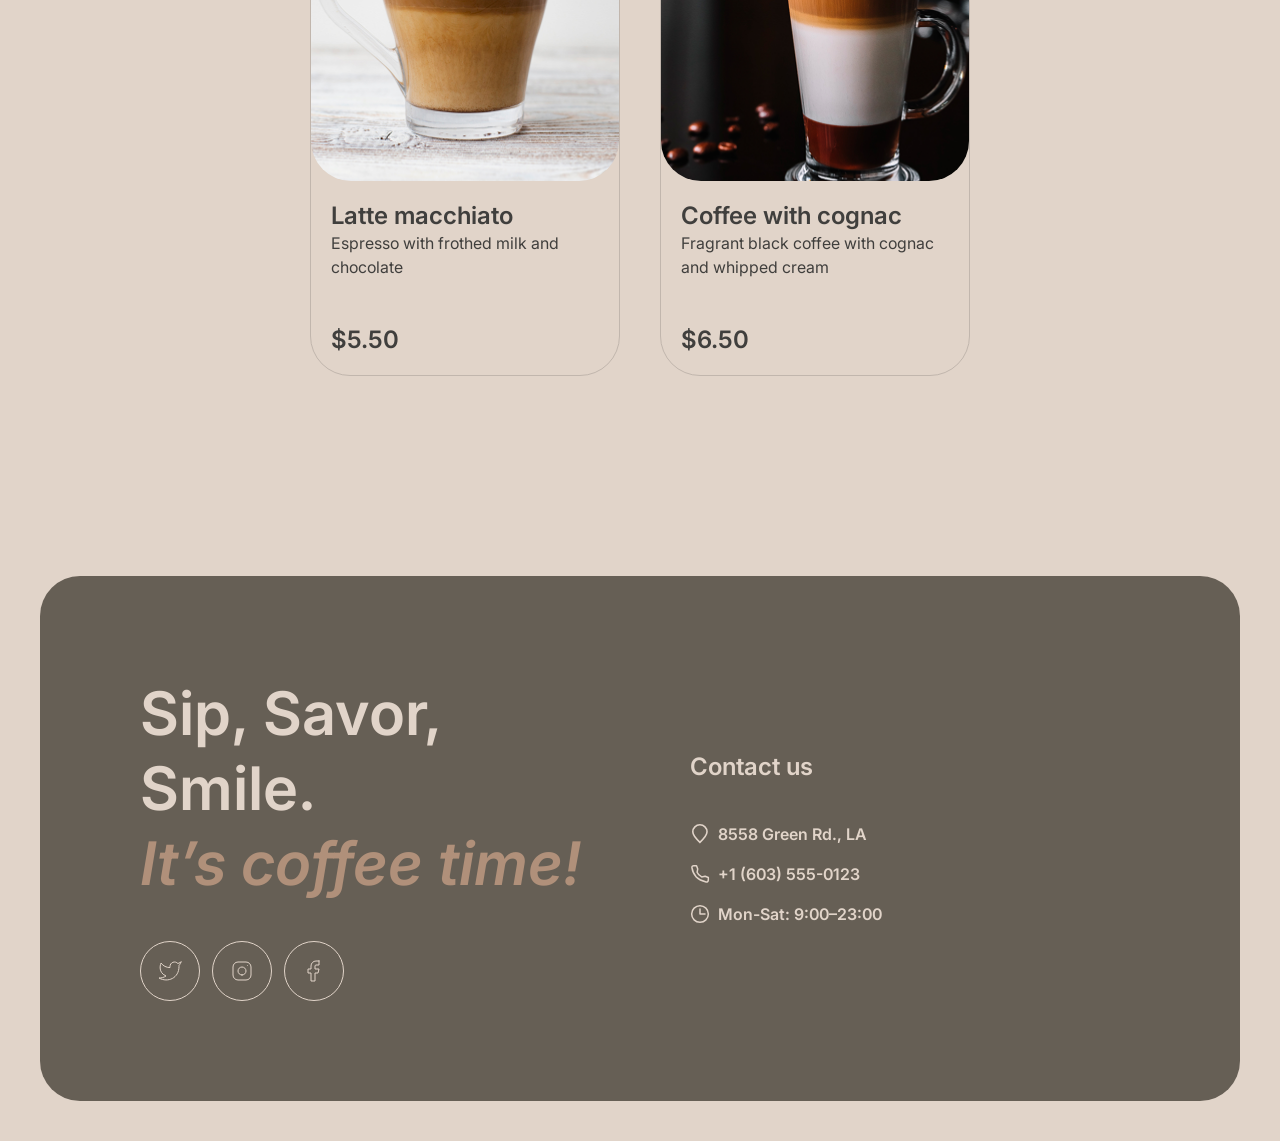
==== commit 4491c6aa: "feat: add menu modal open and close" ====
--- a/menu/index.html
+++ b/menu/index.html
@@ -913,7 +913,7 @@
 
     </main>
 
-    <div class="menu-modal" >
+    <div class="menu-modal" hidden>
         <div class="menu-modal-backdrop"></div>
 
         <div class="menu-modal-content" role="dialog" aria-modal="true">
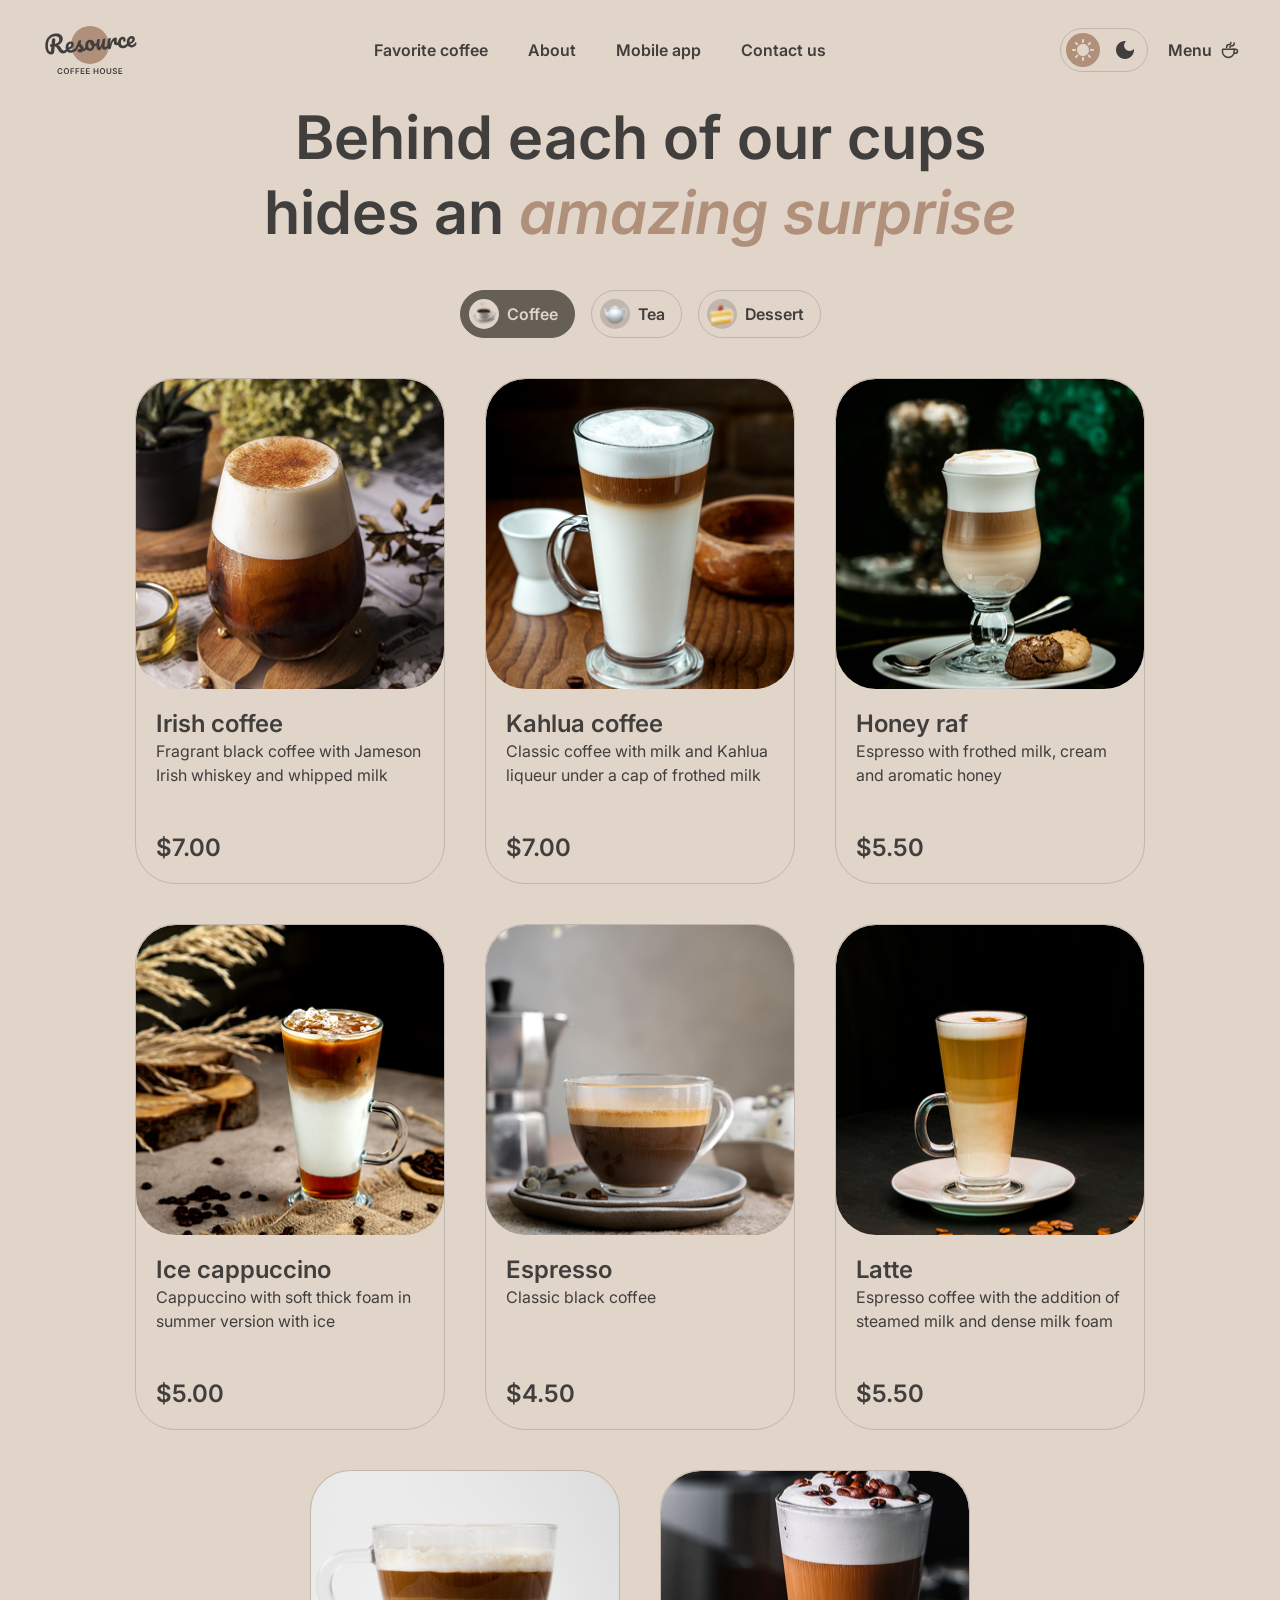
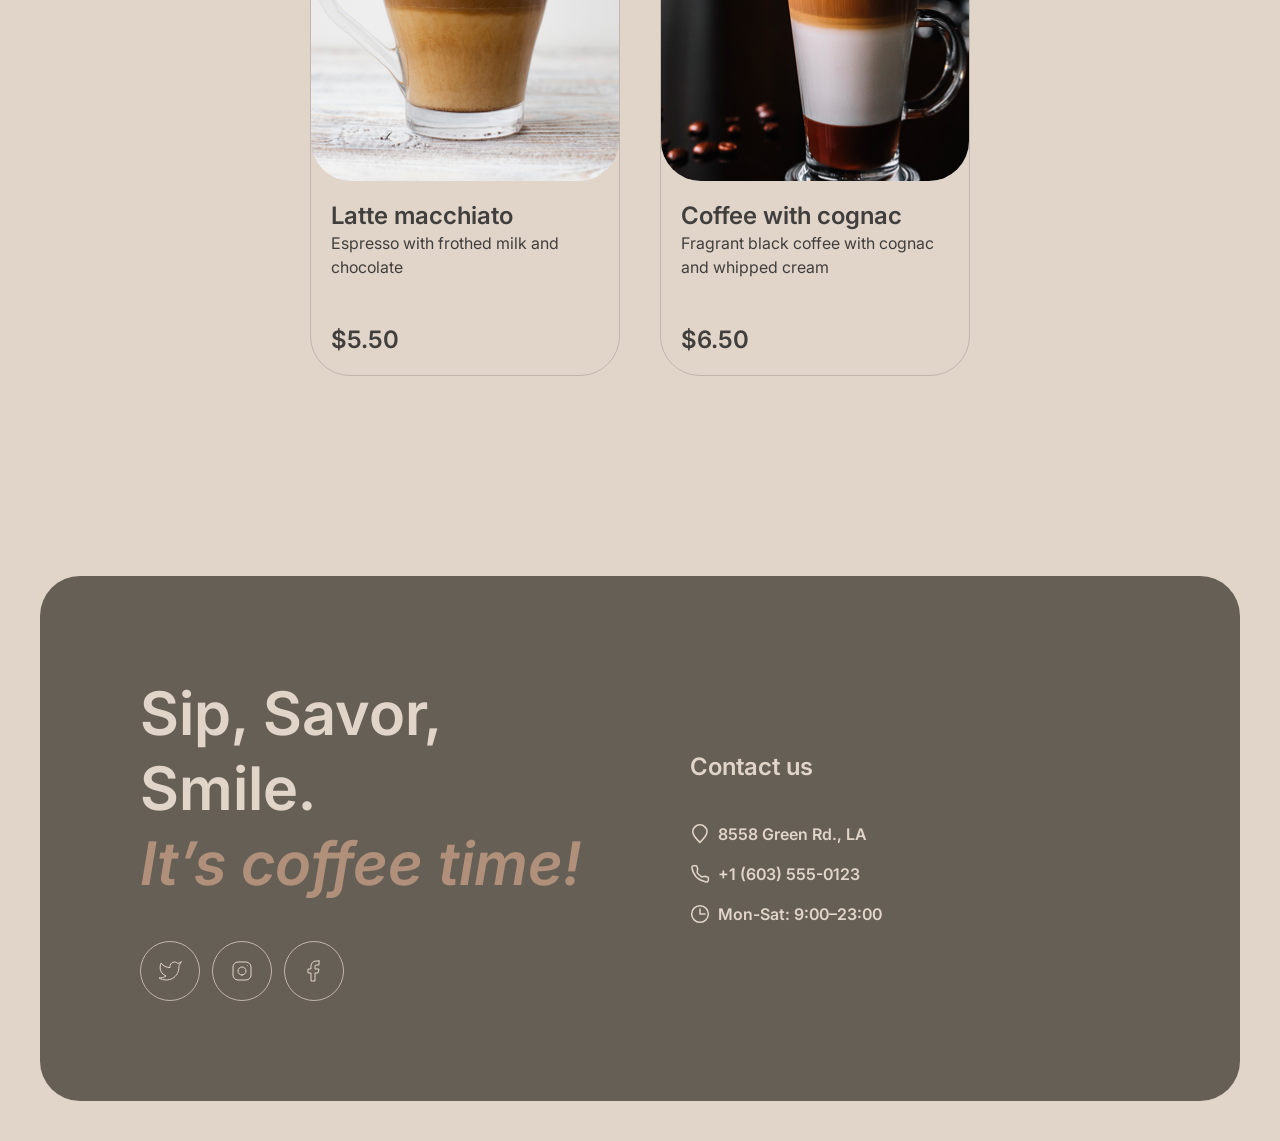
==== commit 67831dfb: "Complete landing page part 2 functionality" ====
--- a/menu/index.html
+++ b/menu/index.html
@@ -216,415 +216,11 @@
 
                 <div class="menu-grid menu-grid-active" data-menu="coffee">
 
-                    <article class="menu-card">
-
-                        <div class="menu-card-image">
-
-                            <img src="../assets/images/coffee/coffee-1.png" alt="Irish coffee">
-
-                        </div>
-
-                        <div class="menu-card-content">
-
-                            <div>
-
-                                <h2 class="menu-card-title">
-
-                                    Irish coffee
-
-                                </h2>
-
-                                <p class="menu-card-text">
-
-                                    Fragrant black coffee with Jameson Irish
-
-                                    whiskey and whipped milk
-
-                                </p>
-
-                            </div>
-
-                            <p class="menu-card-price">$7.00</p>
-
-                        </div>
-
-                    </article>
-
-                    <article class="menu-card">
-
-                        <div class="menu-card-image">
-
-                            <img src="../assets/images/coffee/coffee-2.png" alt="Kahlua coffee">
-
-                        </div>
-
-                        <div class="menu-card-content">
-
-                            <div>
-
-                                <h2 class="menu-card-title">
-
-                                    Kahlua coffee
-
-                                </h2>
-
-                                <p class="menu-card-text">
-
-                                    Classic coffee with milk and Kahlua
-
-                                    liqueur under a cap of frothed milk
-
-                                </p>
-
-                            </div>
-
-                            <p class="menu-card-price">$7.00</p>
-
-                        </div>
-
-                    </article>
-
-                    <article class="menu-card">
-
-                        <div class="menu-card-image">
-
-                            <img src="../assets/images/coffee/coffee-3.png" alt="Honey raf">
-
-                        </div>
-
-                        <div class="menu-card-content">
-
-                            <div>
-
-                                <h2 class="menu-card-title">
-
-                                    Honey raf
-
-                                </h2>
-
-                                <p class="menu-card-text">
-
-                                    Espresso with frothed milk, cream and
-
-                                    aromatic honey
-
-                                </p>
-
-                            </div>
-
-                            <p class="menu-card-price">$5.50</p>
-
-                        </div>
-
-                    </article>
-
-                    <article class="menu-card">
-
-                        <div class="menu-card-image">
-
-                            <img src="../assets/images/coffee/coffee-4.png" alt="Ice cappuccino">
-
-                        </div>
-
-                        <div class="menu-card-content">
-
-                            <div>
-
-                                <h2 class="menu-card-title">
-
-                                    Ice cappuccino
-
-                                </h2>
-
-                                <p class="menu-card-text">
-
-                                    Cappuccino with soft thick foam in
-
-                                    summer version with ice
-
-                                </p>
-
-                            </div>
-
-                            <p class="menu-card-price">$5.00</p>
-
-                        </div>
-
-                    </article>
-
-                    <article class="menu-card">
-
-                        <div class="menu-card-image">
-
-                            <img src="../assets/images/coffee/coffee-5.png" alt="Espresso">
-
-                        </div>
-
-                        <div class="menu-card-content">
-
-                            <div>
-
-                                <h2 class="menu-card-title">
-
-                                    Espresso
-
-                                </h2>
-
-                                <p class="menu-card-text">
-
-                                    Classic black coffee
-
-                                </p>
-
-                            </div>
-
-                            <p class="menu-card-price">$4.50</p>
-
-                        </div>
-
-                    </article>
-
-                    <article class="menu-card">
-
-                        <div class="menu-card-image">
-
-                            <img src="../assets/images/coffee/coffee-6.png" alt="Latte">
-
-                        </div>
-
-                        <div class="menu-card-content">
-
-                            <div>
-
-                                <h2 class="menu-card-title">
-
-                                    Latte
-
-                                </h2>
-
-                                <p class="menu-card-text">
-
-                                    Espresso coffee with the addition of
-
-                                    steamed milk and dense milk foam
-
-                                </p>
-
-                            </div>
-
-                            <p class="menu-card-price">$5.50</p>
-
-                        </div>
-
-                    </article>
-
-                    <article class="menu-card">
-
-                        <div class="menu-card-image">
-
-                            <img src="../assets/images/coffee/coffee-7.png" alt="Latte macchiato">
-
-                        </div>
-
-                        <div class="menu-card-content">
-
-                            <div>
-
-                                <h2 class="menu-card-title">
-
-                                    Latte macchiato
-
-                                </h2>
-
-                                <p class="menu-card-text">
-
-                                    Espresso with frothed milk and chocolate
-
-                                </p>
-
-                            </div>
-
-                            <p class="menu-card-price">$5.50</p>
-
-                        </div>
-
-                    </article>
-
-                    <article class="menu-card">
-
-                        <div class="menu-card-image">
-
-                            <img src="../assets/images/coffee/coffee-8.png" alt="Coffee with cognac">
-
-                        </div>
-
-                        <div class="menu-card-content">
-
-                            <div>
-
-                                <h2 class="menu-card-title">
-
-                                    Coffee with cognac
-
-                                </h2>
-
-                                <p class="menu-card-text">
-
-                                    Fragrant black coffee with cognac and
-
-                                    whipped cream
-
-                                </p>
-
-                            </div>
-
-                            <p class="menu-card-price">$6.50</p>
-
-                        </div>
-
-                    </article>
-
-                </div>
-
-
+
+                </div>
 
                 <div class="menu-grid" data-menu="tea" hidden>
 
-                    <article class="menu-card">
-
-                        <div class="menu-card-image">
-
-                            <img src="../assets/images/tea/tea-1.png" alt="Moroccan tea">
-
-                        </div>
-
-                        <div class="menu-card-content">
-
-                            <div>
-
-                                <h2 class="menu-card-title">
-
-                                    Moroccan
-
-                                </h2>
-
-                                <p class="menu-card-text">
-
-                                    Fragrant black tea with the addition of
-
-                                    tangerine, cinnamon, honey, lemon and mint
-
-                                </p>
-
-                            </div>
-
-                            <p class="menu-card-price">$4.50</p>
-
-                        </div>
-
-                    </article>
-
-                    <article class="menu-card">
-
-                        <div class="menu-card-image">
-
-                            <img src="../assets/images/tea/tea-2.png" alt="Ginger tea">
-
-                        </div>
-
-                        <div class="menu-card-content">
-
-                            <div>
-
-                                <h2 class="menu-card-title">
-
-                                    Ginger
-
-                                </h2>
-
-                                <p class="menu-card-text">
-
-                                    Original black tea with fresh ginger,
-
-                                    lemon and honey
-
-                                </p>
-
-                            </div>
-
-                            <p class="menu-card-price">$5.00</p>
-
-                        </div>
-
-                    </article>
-
-                    <article class="menu-card">
-
-                        <div class="menu-card-image">
-
-                            <img src="../assets/images/tea/tea-3.png" alt="Cranberry tea">
-
-                        </div>
-
-                        <div class="menu-card-content">
-
-                            <div>
-
-                                <h2 class="menu-card-title">
-
-                                    Cranberry
-
-                                </h2>
-
-                                <p class="menu-card-text">
-
-                                    Invigorating black tea with cranberry
-
-                                    and honey
-
-                                </p>
-
-                            </div>
-
-                            <p class="menu-card-price">$5.00</p>
-
-                        </div>
-
-                    </article>
-
-                    <article class="menu-card">
-
-                        <div class="menu-card-image">
-
-                            <img src="../assets/images/tea/tea-4.png" alt="Sea buckthorn tea">
-
-                        </div>
-
-                        <div class="menu-card-content">
-
-                            <div>
-
-                                <h2 class="menu-card-title">
-
-                                    Sea buckthorn
-
-                                </h2>
-
-                                <p class="menu-card-text">
-
-                                    Toning sweet black tea with sea buckthorn,
-
-                                    fresh thyme and cinnamon
-
-                                </p>
-
-                            </div>
-
-                            <p class="menu-card-price">$5.50</p>
-
-                        </div>
-
-                    </article>
 
                 </div>
 
@@ -632,275 +228,7 @@
 
                 <div class="menu-grid" data-menu="dessert" hidden>
 
-                    <article class="menu-card">
-
-                        <div class="menu-card-image">
-
-                            <img src="../assets/images/dessert/dessert-1.png" alt="Marble cheesecake">
-
-                        </div>
-
-                        <div class="menu-card-content">
-
-                            <div>
-
-                                <h2 class="menu-card-title">
-
-                                    Marble cheesecake
-
-                                </h2>
-
-                                <p class="menu-card-text">
-
-                                    Philadelphia cheesecake with lemon zest
-
-                                    on a light sponge cake and red currant jam
-
-                                </p>
-
-                            </div>
-
-                            <p class="menu-card-price">$3.50</p>
-
-                        </div>
-
-                    </article>
-
-                    <article class="menu-card">
-
-                        <div class="menu-card-image">
-
-                            <img src="../assets/images/dessert/dessert-2.png" alt="Red velvet">
-
-                        </div>
-
-                        <div class="menu-card-content">
-
-                            <div>
-
-                                <h2 class="menu-card-title">
-
-                                    Red velvet
-
-                                </h2>
-
-                                <p class="menu-card-text">
-
-                                    Layer cake with cream cheese frosting
-
-                                </p>
-
-                            </div>
-
-                            <p class="menu-card-price">$4.00</p>
-
-                        </div>
-
-                    </article>
-
-                    <article class="menu-card">
-
-                        <div class="menu-card-image">
-
-                            <img src="../assets/images/dessert/dessert-3.png" alt="Cheesecakes">
-
-                        </div>
-
-                        <div class="menu-card-content">
-
-                            <div>
-
-                                <h2 class="menu-card-title">
-
-                                    Cheesecakes
-
-                                </h2>
-
-                                <p class="menu-card-text">
-
-                                    Soft cottage cheese pancakes with sour
-
-                                    cream and fresh berries and sprinkled
-
-                                    with powdered sugar
-
-                                </p>
-
-                            </div>
-
-                            <p class="menu-card-price">$4.50</p>
-
-                        </div>
-
-                    </article>
-
-                    <article class="menu-card">
-
-                        <div class="menu-card-image">
-
-                            <img src="../assets/images/dessert/dessert-4.png" alt="Creme brulee">
-
-                        </div>
-
-                        <div class="menu-card-content">
-
-                            <div>
-
-                                <h2 class="menu-card-title">
-
-                                    Creme brulee
-
-                                </h2>
-
-                                <p class="menu-card-text">
-
-                                    Delicate creamy dessert in a caramel
-
-                                    basket with wild berries
-
-                                </p>
-
-                            </div>
-
-                            <p class="menu-card-price">$4.00</p>
-
-                        </div>
-
-                    </article>
-
-                    <article class="menu-card">
-
-                        <div class="menu-card-image">
-
-                            <img src="../assets/images/dessert/dessert-5.png" alt="Pancakes">
-
-                        </div>
-
-                        <div class="menu-card-content">
-
-                            <div>
-
-                                <h2 class="menu-card-title">
-
-                                    Pancakes
-
-                                </h2>
-
-                                <p class="menu-card-text">
-
-                                    Tender pancakes with strawberry jam and
-
-                                    fresh strawberries
-
-                                </p>
-
-                            </div>
-
-                            <p class="menu-card-price">$4.50</p>
-
-                        </div>
-
-                    </article>
-
-                    <article class="menu-card">
-
-                        <div class="menu-card-image">
-
-                            <img src="../assets/images/dessert/dessert-6.png" alt="Honey cake">
-
-                        </div>
-
-                        <div class="menu-card-content">
-
-                            <div>
-
-                                <h2 class="menu-card-title">
-
-                                    Honey cake
-
-                                </h2>
-
-                                <p class="menu-card-text">
-
-                                    Classic honey cake with delicate custard
-
-                                </p>
-
-                            </div>
-
-                            <p class="menu-card-price">$4.50</p>
-
-                        </div>
-
-                    </article>
-
-                    <article class="menu-card">
-
-                        <div class="menu-card-image">
-
-                            <img src="../assets/images/dessert/dessert-7.png" alt="Chocolate cake">
-
-                        </div>
-
-                        <div class="menu-card-content">
-
-                            <div>
-
-                                <h2 class="menu-card-title">
-
-                                    Chocolate cake
-
-                                </h2>
-
-                                <p class="menu-card-text">
-
-                                    Cake with hot chocolate filling and nuts
-
-                                    with dried apricots
-
-                                </p>
-
-                            </div>
-
-                            <p class="menu-card-price">$5.50</p>
-
-                        </div>
-
-                    </article>
-
-                    <article class="menu-card">
-
-                        <div class="menu-card-image">
-
-                            <img src="../assets/images/dessert/dessert-8.png" alt="Black forest">
-
-                        </div>
-
-                        <div class="menu-card-content">
-
-                            <div>
-
-                                <h2 class="menu-card-title">
-
-                                    Black forest
-
-                                </h2>
-
-                                <p class="menu-card-text">
-
-                                    A combination of thin sponge cake with
-
-                                    cherry jam and light chocolate mousse
-
-                                </p>
-
-                            </div>
-
-                            <p class="menu-card-price">$6.50</p>
-
-                        </div>
-
-                    </article>
+
 
                 </div>
                 <button class="menu-refresh" type="button" aria-label="Show more">
@@ -933,17 +261,17 @@
                     <div class="menu-modal-options">
                         <button class="menu-modal-option menu-modal-option-active" type="button" data-size="s">
                             <span class="menu-modal-option-icon">S</span>
-                            <span>200 ml</span>
+                            <span class="menu-modal-option-text">200 ml</span>
                         </button>
 
                         <button class="menu-modal-option" type="button" data-size="m">
                             <span class="menu-modal-option-icon">M</span>
-                            <span>300 ml</span>
+                            <span class="menu-modal-option-text">300 ml</span>
                         </button>
 
                         <button class="menu-modal-option" type="button" data-size="l">
                             <span class="menu-modal-option-icon">L</span>
-                            <span>400 ml</span>
+                            <span class="menu-modal-option-text">400 ml</span>
                         </button>
                     </div>
                 </div>
@@ -954,17 +282,17 @@
                     <div class="menu-modal-options">
                         <button class="menu-modal-option" type="button" data-additive="0">
                             <span class="menu-modal-option-icon">1</span>
-                            <span>Sugar</span>
+                            <span class="menu-modal-option-text">Sugar</span>
                         </button>
 
                         <button class="menu-modal-option" type="button" data-additive="1">
                             <span class="menu-modal-option-icon">2</span>
-                            <span>Cinnamon</span>
+                            <span class="menu-modal-option-text">Cinnamon</span>
                         </button>
 
                         <button class="menu-modal-option" type="button" data-additive="2">
                             <span class="menu-modal-option-icon">3</span>
-                            <span>Syrup</span>
+                            <span class="menu-modal-option-text">Syrup</span>
                         </button>
                     </div>
                 </div>
@@ -1004,28 +332,40 @@
                 </h2>
 
                 <div class="socials">
-
                     <a class="social-button" href="https://twitter.com/" target="_blank" rel="noopener noreferrer"
                         aria-label="Twitter">
-
-                        <img src="../assets/icons/twitter.svg" alt="">
-
+                        <svg width="24" height="24" viewBox="0 0 24 24" fill="none" xmlns="http://www.w3.org/2000/svg"
+                            aria-hidden="true">
+                            <path
+                                d="M23 3.01006C23 3.01006 20.9821 4.20217 19.86 4.54006C19.2577 3.84757 18.4573 3.35675 17.567 3.13398C16.6767 2.91122 15.7395 2.96725 14.8821 3.29451C14.0247 3.62177 13.2884 4.20446 12.773 4.96377C12.2575 5.72309 11.9877 6.62239 12 7.54006V8.54006C10.2426 8.58562 8.50127 8.19587 6.93101 7.4055C5.36074 6.61513 4.01032 5.44869 3 4.01006C3 4.01006 -1 13.0101 8 17.0101C5.94053 18.408 3.48716 19.109 1 19.0101C10 24.0101 21 19.0101 21 7.51006C20.9991 7.23151 20.9723 6.95365 20.92 6.68006C21.9406 5.67355 23 3.01006 23 3.01006Z"
+                                stroke="currentColor" stroke-linecap="round" stroke-linejoin="round" />
+                        </svg>
                     </a>
 
                     <a class="social-button" href="https://www.instagram.com/" target="_blank" rel="noopener noreferrer"
                         aria-label="Instagram">
-
-                        <img src="../assets/icons/instagram.svg" alt="">
-
+                        <svg width="24" height="24" viewBox="0 0 24 24" fill="none" xmlns="http://www.w3.org/2000/svg"
+                            aria-hidden="true">
+                            <path
+                                d="M12 16C14.2091 16 16 14.2091 16 12C16 9.79086 14.2091 8 12 8C9.79086 8 8 9.79086 8 12C8 14.2091 9.79086 16 12 16Z"
+                                stroke="currentColor" stroke-linecap="round" stroke-linejoin="round" />
+                            <path
+                                d="M3 16V8C3 5.23858 5.23858 3 8 3H16C18.7614 3 21 5.23858 21 8V16C21 18.7614 18.7614 21 16 21H8C5.23858 21 3 18.7614 3 16Z"
+                                stroke="currentColor" />
+                            <path d="M17.5 6.51L17.51 6.49889" stroke="currentColor" stroke-linecap="round"
+                                stroke-linejoin="round" />
+                        </svg>
                     </a>
 
                     <a class="social-button" href="https://www.facebook.com/" target="_blank" rel="noopener noreferrer"
                         aria-label="Facebook">
-
-                        <img src="../assets/icons/facebook.svg" alt="">
-
+                        <svg width="24" height="24" viewBox="0 0 24 24" fill="none" xmlns="http://www.w3.org/2000/svg"
+                            aria-hidden="true">
+                            <path
+                                d="M17 2H14C12.6739 2 11.4021 2.52678 10.4645 3.46447C9.52678 4.40215 9 5.67392 9 7V10H6V14H9V22H13V14H16L17 10H13V7C13 6.73478 13.1054 6.48043 13.2929 6.29289C13.4804 6.10536 13.7348 6 14 6H17V2Z"
+                                stroke="currentColor" stroke-linecap="round" stroke-linejoin="round" />
+                        </svg>
                     </a>
-
                 </div>
 
             </div>
@@ -1085,8 +425,8 @@
 
     </footer>
 
-    <script src="../js/main.js"></script>
-
+
+    <script type="module" src="../js/main.js"></script>
 </body>
 
 </html>
--- a/css/style.css
+++ b/css/style.css
@@ -31,19 +31,34 @@
     --color-background-page: #E1D4C9;
     --color-border-inverse: #665F55;
     --color-border-primary: #C1B6AD;
+
+    /* DARK THEME — FIGMA */
+
+    --dark-text-primary: #E1D4C9;
+    --dark-text-accent: #B0907A;
+    --dark-text-inverse: #E1D4C9;
+
+    --dark-bg-container: #403F3D;
+    --dark-bg-page: #292826;
+
+    --dark-border-inverse: #C1B6AD;
+    --dark-border-primary: #665F55;
+
+    /* overlay модального окна */
+    --dark-bg-overlay: rgba(41, 40, 38, 0.8);
 }
 
 body.dark-theme {
-    --color-text-primary: #E1D4C9;
-    --color-text-accent: #B0907A;
-    --color-text-dark: #E1D4C9;
-    --color-text-inverse: #403F3D;
-
-    --color-background-container: #C1B6AD;
-    --color-background-page: #403F3D;
-
-    --color-border-inverse: #E1D4C9;
-    --color-border-primary: #665F55;
+    --color-text-primary: var(--dark-text-primary);
+    --color-text-accent: var(--dark-text-accent);
+    --color-text-dark: var(--dark-text-primary);
+    --color-text-inverse: var(--dark-text-inverse);
+
+    --color-background-container: var(--dark-bg-container);
+    --color-background-page: var(--dark-bg-page);
+
+    --color-border-inverse: var(--dark-border-inverse);
+    --color-border-primary: var(--dark-border-primary);
 }
 
 * {
@@ -132,6 +147,7 @@
     font-size: 16px;
     font-weight: 600;
     line-height: 150%;
+    white-space: nowrap;
 }
 
 .header-actions {
@@ -402,18 +418,99 @@
 }
 
 .coffee-slides {
+    position: relative;
     width: 480px;
 }
 
 .coffee-slide {
-    display: none;
+    position: absolute;
+    top: 0;
+    left: 0;
+
+    display: flex;
     flex-direction: column;
     align-items: center;
     width: 480px;
+
+    opacity: 0;
+    visibility: hidden;
+
+    transition:
+        opacity 0.5s ease,
+        visibility 0.5s ease;
 }
 
 .coffee-slide-active {
-    display: flex;
+    position: relative;
+
+    opacity: 1;
+    visibility: visible;
+}
+
+/* SLIDER ANIMATION */
+
+@keyframes slide-in-right {
+    from {
+        opacity: 0;
+        transform: translateX(50vw);
+    }
+
+    to {
+        opacity: 1;
+        transform: translateX(0);
+    }
+}
+
+@keyframes slide-out-left {
+    from {
+        opacity: 1;
+        transform: translateX(0);
+    }
+
+    to {
+        opacity: 0;
+        transform: translateX(-50vw);
+    }
+}
+
+@keyframes slide-in-left {
+    from {
+        opacity: 0;
+        transform: translateX(-50vw);
+    }
+
+    to {
+        opacity: 1;
+        transform: translateX(0);
+    }
+}
+
+@keyframes slide-out-right {
+    from {
+        opacity: 1;
+        transform: translateX(0);
+    }
+
+    to {
+        opacity: 0;
+        transform: translateX(50vw);
+    }
+}
+
+.slide-in-right {
+    animation: slide-in-right 0.5s ease-out both;
+}
+
+.slide-out-left {
+    animation: slide-out-left 0.5s ease-out both;
+}
+
+.slide-in-left {
+    animation: slide-in-left 0.5s ease-out both;
+}
+
+.slide-out-right {
+    animation: slide-out-right 0.5s ease-out both;
 }
 
 .coffee-slide-image {
@@ -687,14 +784,23 @@
     align-items: center;
     width: 60px;
     height: 60px;
-    border: 1px solid var(--color-text-inverse);
+
+    border: 1px solid var(--color-border-primary);
     border-radius: 50%;
+
     color: var(--color-text-inverse);
     background-color: transparent;
+
     transition:
         color 0.5s ease,
         background-color 0.5s ease,
         border-color 0.5s ease;
+}
+
+.social-button:hover {
+    color: var(--color-text-primary);
+    background-color: var(--color-background-page);
+    border-color: var(--color-background-page);
 }
 
 .social-button svg {
@@ -984,15 +1090,8 @@
     width: calc(100% - 28px);
 }
 
-
-
-.social-button:hover {
-    background-color: var(--color-text-primary);
-}
-
-body.dark-theme .social-button {
-    color: #E1D4C9;
-    border-color: #665F55;
+body.modal-open {
+    overflow: hidden;
 }
 
 .menu-modal {
@@ -1001,7 +1100,8 @@
     z-index: 1000;
     display: flex;
     justify-content: center;
-    align-items: center;
+    align-items: flex-start;
+    overflow-y: auto;
     padding: 20px;
 }
 
@@ -1012,7 +1112,7 @@
 .menu-modal-backdrop {
     position: absolute;
     inset: 0;
-    background: rgba(64, 63, 61, 0.8);
+    background: var(--dark-bg-overlay);
 }
 
 .menu-modal-content {
@@ -1023,6 +1123,10 @@
     padding: 16px;
     border-radius: 40px;
     background: var(--color-background-page);
+}
+
+body.dark-theme .menu-modal-content {
+    background: var(--color-background-container);
 }
 
 .menu-modal-preview {
@@ -1077,6 +1181,7 @@
 .menu-modal-options {
     display: flex;
     gap: 8px;
+    flex-wrap: wrap;
 }
 
 .menu-modal-option {
@@ -1114,6 +1219,27 @@
     color: var(--color-text-primary);
 }
 
+.dark-theme .menu-modal-option {
+    background-color: var(--dark-bg-container); /* #403F3D */
+    color: var(--dark-text-primary);            /* #E1D4C9 */
+}
+
+.dark-theme .menu-modal-option-icon {
+    background-color: var(--dark-border-primary); /* #665F55 */
+    color: var(--dark-text-primary);              /* #E1D4C9 */
+}
+
+.dark-theme .menu-modal-option-active {
+    background-color: var(--dark-bg-page);       /* #292826 */
+    color: var(--dark-text-primary);              /* #E1D4C9 */
+}
+
+.dark-theme .menu-modal-option-active .menu-modal-option-icon {
+    background-color: var(--dark-bg-container);  /* #403F3D */
+    color: var(--dark-text-primary);              /* #E1D4C9 */
+}
+
+
 .menu-modal-option {
     font-family: inherit;
     font-size: 16px;
@@ -1125,7 +1251,7 @@
     font-size: 16px;
     font-weight: 600;
     line-height: 150%;
-    
+
 }
 
 .menu-modal-total {
@@ -1192,16 +1318,11 @@
         width: calc(100% - 80px);
     }
 
-    .nav,
     .menu-link {
         display: none;
     }
 
-    body.menu-open {
-        overflow: hidden;
-    }
-
-    body.menu-open .nav {
+    .nav {
         position: fixed;
         top: 80px;
         left: 0;
@@ -1211,13 +1332,24 @@
         flex-direction: column;
         justify-content: center;
         align-items: center;
-        gap: 100px;
 
         width: 100%;
         height: calc(100vh - 80px);
         padding: 60px 40px;
 
         background-color: var(--color-background-page);
+
+        transform: translateX(100%);
+        transition: transform 0.5s ease;
+    }
+
+    body.menu-open {
+        overflow: hidden;
+    }
+
+    body.menu-open .nav {
+        gap: 100px;
+        transform: translateX(0);
     }
 
     body.menu-open .nav-list {
@@ -1287,12 +1419,18 @@
         cursor: pointer;
     }
 
+
     .burger-button span {
         width: 16px;
         height: 0;
         border-top: 2px solid var(--color-text-primary);
         border-radius: 2px;
-    }
+
+        transition: transform 0.5s ease;
+    }
+
+
+
 
     body.menu-open .burger-button {
         gap: 0;
@@ -1402,6 +1540,43 @@
 
 @media (max-width: 480px) {
 
+    .menu-modal-description {
+        width: 100%;
+        padding-left: 0;
+        gap: 20px;
+    }
+
+    .menu-modal {
+        align-items: flex-start;
+        justify-content: center;
+        overflow-y: auto;
+        padding: 20px 0;
+    }
+
+    .menu-modal-content {
+        width: 342px;
+        max-width: calc(100% - 38px);
+        margin: 0 auto;
+        padding: 16px;
+        border-radius: 40px;
+    }
+
+    .menu-modal-preview {
+        display: none;
+    }
+
+    .menu-modal-description {
+        gap: 20px;
+    }
+
+    .menu-offer-title {
+        font-size: 32px;
+        line-height: 1.25;
+    }
+
+
+
+
     .container {
         width: calc(100% - 32px);
         max-width: 348px;
@@ -1437,8 +1612,6 @@
         width: 44px;
         height: 44px;
     }
-
-
 
     .hero {
         margin-top: 20px;
@@ -1483,8 +1656,6 @@
         transform: translateX(8px);
     }
 
-
-
     .favorite-coffee {
         padding-top: 100px;
     }
@@ -1536,8 +1707,6 @@
         gap: 12px;
     }
 
-
-
     .about {
         padding-top: 100px;
     }
@@ -1582,8 +1751,6 @@
     .about-image-three {
         display: none;
     }
-
-
 
     .mobile-app {
         padding-top: 100px;
@@ -1706,4 +1873,5 @@
     .contact-list {
         gap: 16px;
     }
+
 }
